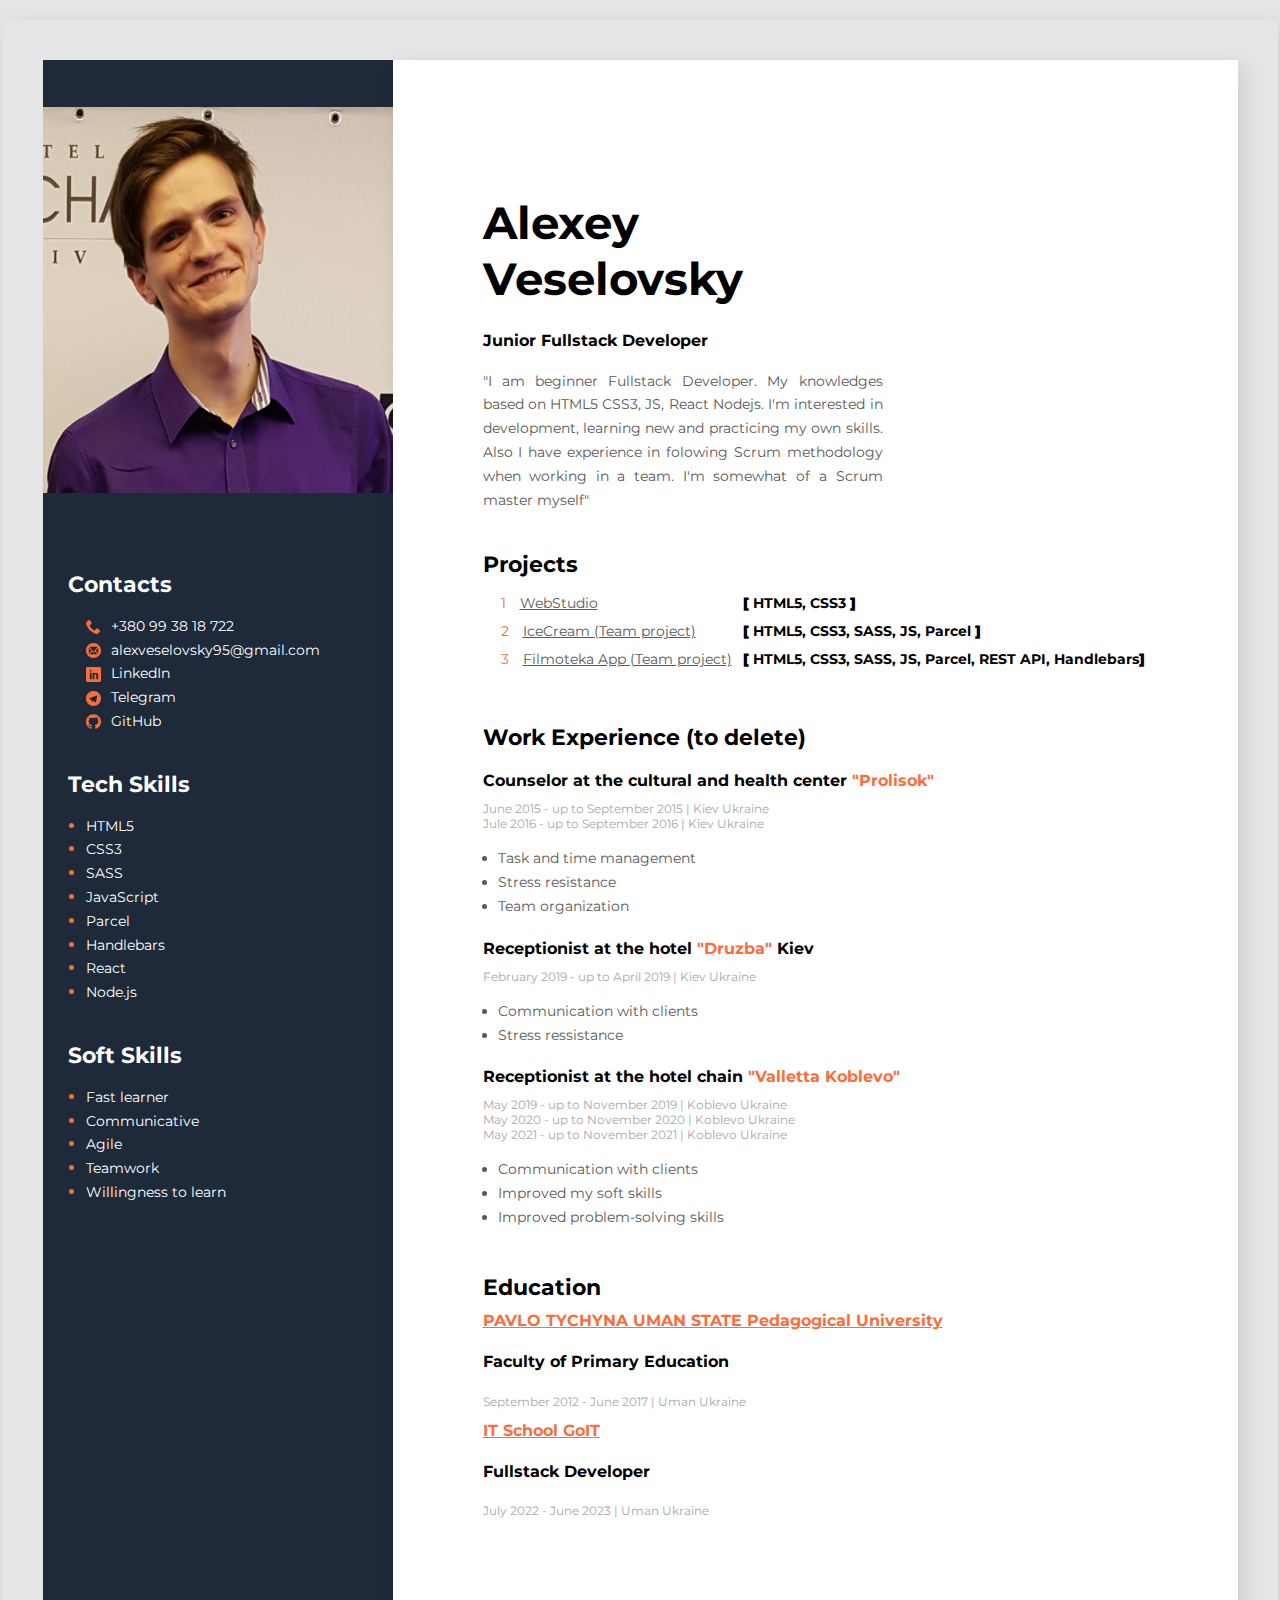
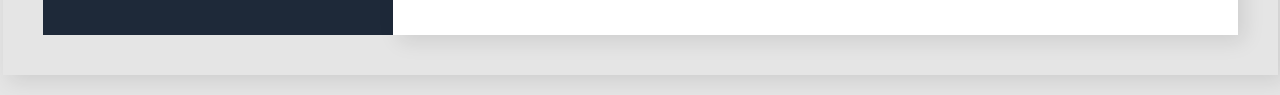
==== index.html @ e18188e1 "copy from MarathonGoIt" ====
<!DOCTYPE html>
<html lang="en">
<head>
    <meta charset="UTF-8">
    <meta http-equiv="X-UA-Compatible" content="IE=edge">
    <meta name="viewport" content="width=device-width, initial-scale=1.0">
    <link rel="preconnect" href="https://fonts.googleapis.com">
    <link rel="preconnect" href="https://fonts.gstatic.com" crossorigin>      
    <link href="https://fonts.googleapis.com/css2?family=Montserrat:wght@400;700&display=swap" rel="stylesheet">
    <link
      rel="stylesheet"
      href="https://cdnjs.cloudflare.com/ajax/libs/modern-normalize/1.0.0/modern-normalize.min.css"
    />
    <link rel="stylesheet" href="./styles/main.css">
    <title>Resume</title>
</head>

<body> 
<!--MainBlock-->
<div class="main-block">
    <!--Main Content-->
    <div class="main-block__content">
                <!---About user-->
        <div class="user-data">
        <h1 class="user-data__name">Alexey Veselovsky</h1>
        <h2 class="user-data__position">Junior Fullstack Developer</h2> 
        <p class="user-data__description">"I am beginner Fullstack Developer. My knowledges based on HTML5 CSS3, JS, React Nodejs. 
            I'm interested in development, learning new and practicing my own skills. Also I have experience in folowing Scrum 
            methodology when working in a team. I'm somewhat of a Scrum master myself"</p> 
        </div>
        <!--Projects-->
        <div class="project">
            <h3 class="project-tittle">
                Projects</h3>
                <table class="project-table">
                    <tbody class="project-table__body">
                        <tr class="project-table__item">
                            <th class="project-table__item-name">
                                <a href="https://luckyguy9545.github.io/goit-markup-hw-08/" class="project-table__link" target="_blank">WebStudio</a>
                            </th>
                            <td><b>[</b> HTML5, CSS3 <b>]</b></td>
                        </tr>
                        <tr class="project-table__item">
                            <th class="project-table__item-name">
                                <a href="https://dmitriyushkvarok.github.io/cats-with-glasses/" class="project-table__link" target="_blank">IceCream  (Team project)</a>
                            </th>
                            <td><b>[</b> HTML5, CSS3, SASS, JS, Parcel <b>]</b></td>
                        </tr>
                        <tr class="project-table__item">
                            <th class="project-table__item-name">
                                <a href="https://dmitriyushkvarok.github.io/filmoteka-team-project/" class="project-table__link" target="_blank">Filmoteka App (Team project)</a>
                            </th>
                            <td><b>[</b> HTML5, CSS3, SASS, JS, Parcel, REST API, Handlebars<b>]</b></td>
                        </tr>
                    </tbody>
                </table>
        </div>
        <!---WorkEXP-->
        <div class="work-wrapper">
            <h3 class="work-tittle">Work Experience (to delete)</h3>
            <!---Company1-->
            <div class="company-wrapper">
                <h4 class="company__position">Counselor at the cultural and health center <span class="company-name">"Prolisok"</span> </h4>
                <p class="company__dates">June 2015 - up to September 2015 <span class="slash">|</span> Kiev Ukraine</p>
                <p class="company__dates">Jule 2016 - up to September 2016 <span class="slash">|</span> Kiev Ukraine</p>
                <ul class="work-list">
                    <li class="work-list__item">Task and time management</li>
                    <li class="work-list__item">Stress resistance</li>
                    <li class="work-list__item">Team organization</li>
                    
                </ul>
            </div>
            <!--Company2-->
            <div class="company-wrapper">
                <h4 class="company__position">Receptionist at the hotel <span class="company-name">"Druzba"</span> Kiev</h4>
                <p class="company__dates">February 2019 - up to April 2019 <span class="slash">|</span> Kiev Ukraine</p>
                <ul class="work-list">
                    <li class="work-list__item">Communication with clients</li>
                    <li class="work-list__item">Stress ressistance</li>
                    
                </ul>
            </div>
            <!--Company3-->
            <div class="company-wrapper">
                <h4 class="company__position">Receptionist at the hotel chain <span class="company-name">"Valletta Koblevo"</span></h4>
                <p class="company__dates">May 2019 - up to November 2019 <span class="slash">|</span> Koblevo Ukraine</p>
                <p class="company__dates">May 2020 - up to November 2020 <span class="slash">|</span> Koblevo Ukraine</p>
                <p class="company__dates">May 2021 - up to November 2021 <span class="slash">|</span> Koblevo Ukraine</p>
                <ul class="work-list">
                    <li class="work-list__item">Communication with clients</li>
                    <li class="work-list__item">Improved my soft skills</li>
                    <li class="work-list__item">Improved problem-solving skills</li>
                </ul>
            </div>
       </div>
       <!--Company4-->
            <!-- <div class="company-wrapper">
                <h4 class="company__position">Receptionist at the hotel chain <span class="company-name">"Valletta Koblevo"</span></h4>
                <p class="company__dates">May 2019 - up to November 2019 <span class="slash">|</span> Koblevo Ukraine</p>
                <p class="company__dates">May 2020 - up to November 2020 <span class="slash">|</span> Koblevo Ukraine</p>
                <p class="company__dates">May 2021 - up to November 2021 <span class="slash">|</span> Koblevo Ukraine</p>
                <ul class="work-list">
                    <li class="work-list__item">Communication with clients</li>
                    <li class="work-list__item">Improved my soft skills</li>
                    <li class="work-list__item">Improved problem-solving skills</li>
                </ul>
            </div>
       </div> -->
        <!--Education-->
        <div>
            <h3 class="education-tittle">Education</h3>
            <div class="education-wrapper">
                <a href="https://udpu.edu.ua/en/" class="education-link">PAVLO TYCHYNA UMAN STATE Pedagogical University</a>
                <h4 class="education-type">Faculty of Primary Education</h4>
                <p class="education-dates">September 2012 - June 2017 <span class="slash">|</span> Uman Ukraine</p>
            </div>

            <div class="education-wrapper">
                <a href="https://m.goit.global/ua/new/?admitad_uid=CjwKCAiAuOieBhAIEiwAgjCvcqns_RrB8MsfwOov6jvqykn1w6EkILe-vyuoYDIJ45aWoqLL4WtHFhoCdG0QAvD_BwE&utm_source=admitad&utm_medium=1931406&gclid=CjwKCAiAuOieBhAIEiwAgjCvcqns_RrB8MsfwOov6jvqykn1w6EkILe-vyuoYDIJ45aWoqLL4WtHFhoCdG0QAvD_BwE" class="education-link">IT School GoIT</a>
                <h4 class="education-type">Fullstack Developer</h4>
                <p class="education-dates">July 2022 - June 2023 <span class="slash">|</span> Uman Ukraine</p>
            </div>
            
        </div>
   </div>
    <!--SideBar-->
    <aside class="sidebar__wraper">
        <img src="./Image/VIB.png" alt="User Photo"  class="sidebar__photo">
        
        <!--Contacts-->
        <div class="sidebar-contacts">
            <h3 class="sidebar__tittle">Contacts</h3>
            <ul class="sidebar__list">
                <li class="sidebar__item">
                    
                    <a href="tel:+380993818722" class="sidebar__link"  target="_blank">
                        <svg class="sidebar__icon" width="15" height="15">
                        <use href="./Image/symbol-defs.svg#icon-phone"></use>
                    </svg>
                        +380 99 38 18 722</a>
                </li>
                <li class="sidebar__item">
                    
                    <a href="mailto:alexveselovsky95@gmail.com" class="sidebar__link" target="_blank">
                        <svg class="sidebar__icon" width="15" height="15">
                        <use href="./Image/symbol-defs.svg#icon-mail4"></use>
                    </svg>
                    alexveselovsky95@gmail.com</a>
                </li>
                <li class="sidebar__item">
                    
                    <a href="https://linkedin.com/in/alexey-veselovsky" class="sidebar__link" target="_blank">
                        <svg class="sidebar__icon" width="15" height="15">
                        <use href="./Image/symbol-defs.svg#icon-linkedin"></use>
                    </svg>
                        LinkedIn</a>
                </li>
                <li class="sidebar__item">
                    
                    <a href="https://t.me/LuckyGuy95" class="sidebar__link" target="_blank">
                        <svg class="sidebar__icon" width="15" height="15">
                        <use href="./Image/symbol-defs.svg#icon-telegram"></use>
                    </svg>
                        Telegram</a>
                </li>
                <li class="sidebar__item">
                    
                    <a href="https://github.com/LuckyGuy9545" class="sidebar__link" target="_blank">
                        <svg class="sidebar__icon" width="15" height="15">
                        <use href="./Image/symbol-defs.svg#icon-github"></use>
                    </svg>
                        GitHub</a>
                </li>
            </ul>
        </div>
        <!---Tech Skills-->
        <div class="tech-skills__wraper">
            <h3 class="sidebar__tittle" >Tech Skills</h3>
            <ul class="tech-skills__list">
                <li class="tech-skills__list-dots"> <span class="tech-skills__list-text">HTML5</span></li>
                <li class="tech-skills__list-dots"> <span class="tech-skills__list-text">CSS3</span></li>
                <li class="tech-skills__list-dots"> <span class="tech-skills__list-text">SASS</span></li>
                <li class="tech-skills__list-dots"> <span class="tech-skills__list-text">JavaScript</span></li>
                <li class="tech-skills__list-dots"> <span class="tech-skills__list-text">Parcel</span></li>
                <li class="tech-skills__list-dots"> <span class="tech-skills__list-text">Handlebars</span></li>
                <li class="tech-skills__list-dots"> <span class="tech-skills__list-text">React</span></li>
                <li class="tech-skills__list-dots"> <span class="tech-skills__list-text">Node.js</span></li>
        </ul>        
        </div>
        <!--Soft Skills-->
        <div class="soft-skills__wraper">
            <h3 class="sidebar__tittle" >Soft Skills</h3>
            <ul class="soft-skills__list">
                <li class="tech-skills__list-dots"> <span class="soft-skills__list-text">Fast learner</span></li>
                <li class="tech-skills__list-dots"> <span class="soft-skills__list-text">Communicative</span></li>
                <li class="tech-skills__list-dots"> <span class="soft-skills__list-text">Agile</span></li>
                <li class="tech-skills__list-dots"> <span class="soft-skills__list-text">Teamwork</span></li>
                <li class="tech-skills__list-dots"> <span class="soft-skills__list-text">Willingness to learn</span></li>

            </ul> 
        </aside>
</div>
</body>
</html>
---- styles/main.css ----
:root{--body-background-color: #e5e5e5;--main-block-back-white: #ffff;--grey-text-color: #595959;--light-grey-text-color: #a8a8a8;--orange-text-color: #fb6d3a;--sidebar-background-color: #1e2939}body{font-family:"Montserrat", sans-serif;background-color:var(--body-background-color);margin:0px auto;padding:0}.main-block{display:flex;flex-direction:row-reverse;width:fit-content;height:auto;box-shadow:6px 6px 20px rgba(0,0,0,0.1);margin:20px auto}.main-block__content{background-color:var(--main-block-back-white);box-shadow:6px 6px 20px rgba(0,0,0,0.1);padding:105px 90px;margin:40px 40px 40px 0px;width:auto}.user-data{width:400px;margin-bottom:40px}.user-data__name{font-weight:700;font-size:45px;line-height:1.25;margin-bottom:25px}.user-data__position{font-weight:700;font-size:16px;line-height:1.06;margin-bottom:20px}.user-data__description{text-align:justify;font-size:14px;line-height:1.7;color:var(--grey-text-color);margin-bottom:40px}.education-tittle{font-weight:700;font-size:22px;line-height:1.2;margin-bottom:10px;margin-top:45px}.education-dates{font-weight:400;font-size:12px;line-height:1.25px;color:var(--light-grey-text-color)}.education-link{font-weight:700;font-size:16px;line-height:1.25;color:var(--orange-text-color)}.education-type{font-weight:700;font-size:16px;line-height:1.25}.project{margin-bottom:50px}.project-tittle{font-weight:700;font-size:22px;line-height:1.22;margin-bottom:10px}.project-table{padding:0;margin-left:15px}.project-table__body{text-align:left;counter-reset:step;position:relative}.project-table__item-name{width:240px}.project-table__item-name::before{counter-increment:step;content:counter(step, decimal);color:var(--orange-text-color)}.project-table__item-name,.project-table__link{font-weight:400;font-size:14px;line-height:1.7;color:var(--grey-text-color)}.project-table__link{margin-left:10px;transition:color 0.5s}.project-table__link:hover,.project-table__link:focus{color:var(--orange-text-color);transition:color 0.5s}.project-table__item{font-weight:700;font-size:14px;line-height:1.7}.work-tittle{font-size:22px;line-height:1.22;margin-bottom:10px}.company__position{font-size:16px;line-height:1.25;margin-bottom:10px;margin-top:20px}.company-name{font-size:16px;line-height:1.25;color:var(--orange-text-color)}.company__dates{font-size:12px;line-height:1.25;color:var(--light-grey-text-color);margin:0}.slash{font-size:12px;line-height:1.25}.work-list{padding:0;margin-left:15px}.work-list__item{font-size:14px;line-height:1.7;color:var(--grey-text-color)}.sidebar__item{list-style-type:none}.sidebar__link{display:flex;gap:10px;align-items:center;text-decoration:none;font-size:14px;line-height:1.7;color:var(--main-block-back-white);transition:transform 0.5s, color 0.5s, fill 0.5s;transform:scale(1);fill:var(--orange-text-color)}.sidebar__link:hover,.sidebar__link:focus{fill:var(--main-block-back-white);color:var(--orange-text-color);transition:transform 0.5s, color 0.5s, fill 0.5s;transform:scale(1.1)}.sidebar__wraper{display:flex;flex-direction:column;align-items:center;background-color:var(--sidebar-background-color);width:auto;height:auto;color:var(--main-block-back-white);padding-top:40px;margin:40px 0px 40px 40px}.sidebar__photo{margin-bottom:50px;width:350px;height:400px;object-fit:contain}.sidebar__tittle{color:var(--main-block-back-white);font-size:22px;line-height:1.22;margin-bottom:10px}.sidebar-contacts,.tech-skills__wraper,.soft-skills__wraper{width:300px}.sidebar__list,.tech-skills__list,.soft-skills__list{padding:0;margin-left:18px}.tech-skills__list-dots{color:var(--orange-text-color)}.tech-skills__list-text,.soft-skills__list-text{color:var(--main-block-back-white);font-size:14px;line-height:1.7}
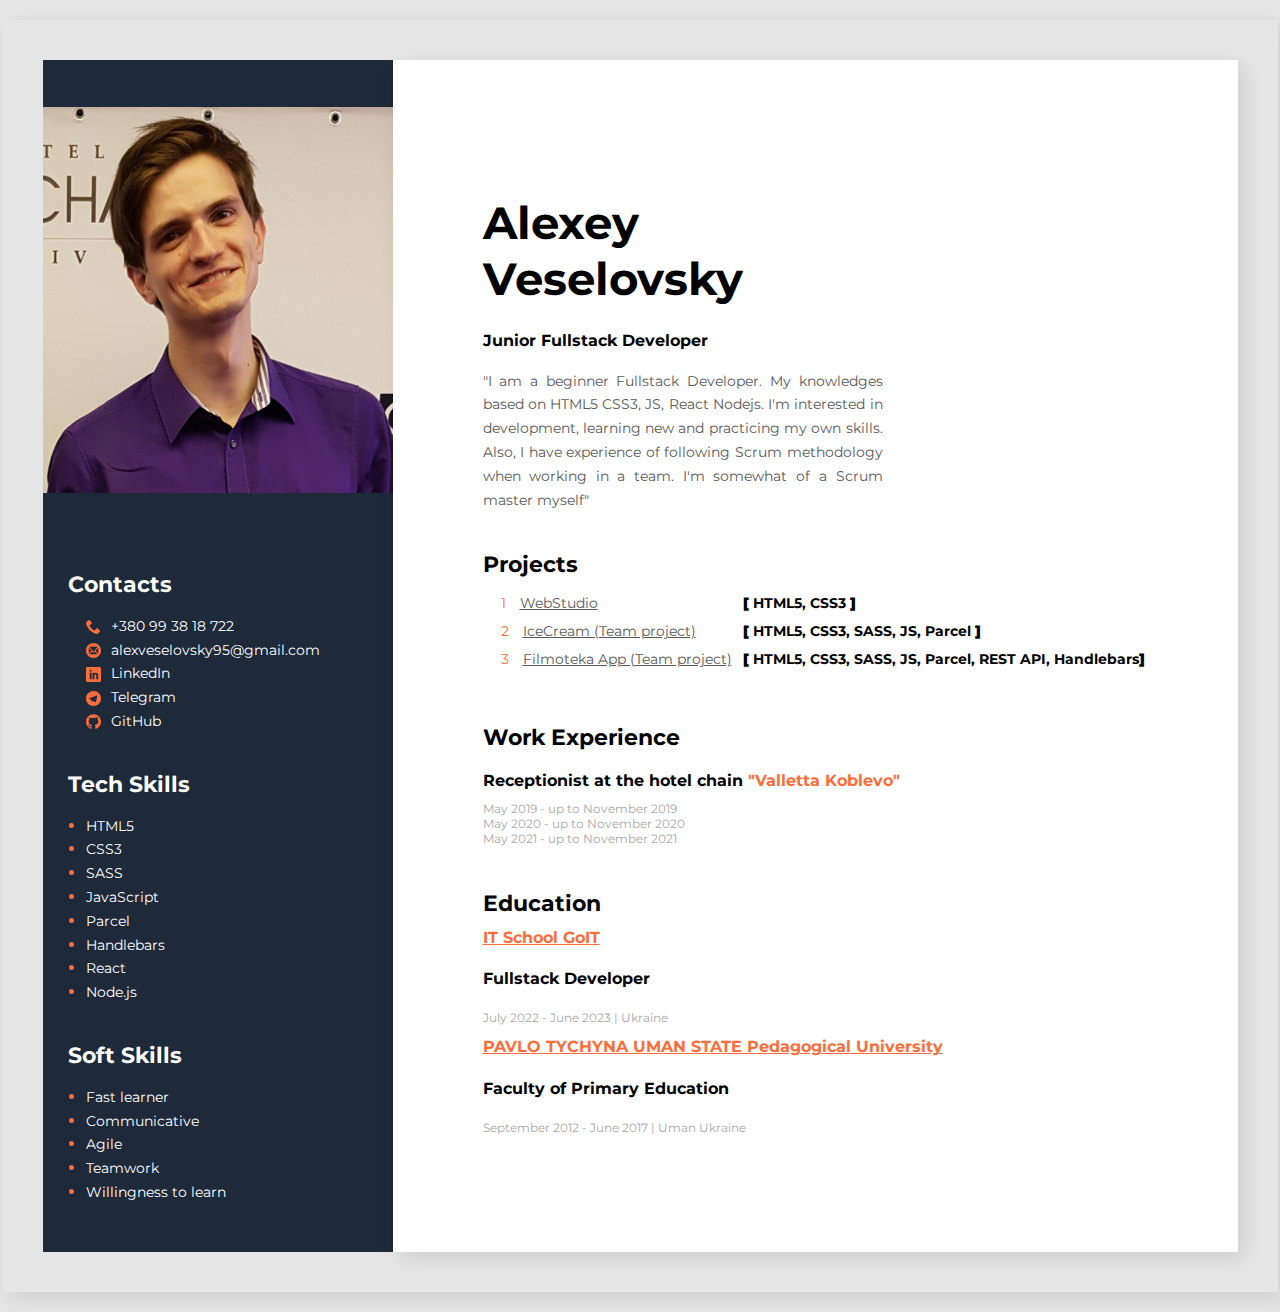
==== commit 98aa900c: "Update index.html" ====
--- a/index.html
+++ b/index.html
@@ -24,9 +24,9 @@
         <div class="user-data">
         <h1 class="user-data__name">Alexey Veselovsky</h1>
         <h2 class="user-data__position">Junior Fullstack Developer</h2> 
-        <p class="user-data__description">"I am beginner Fullstack Developer. My knowledges based on HTML5 CSS3, JS, React Nodejs. 
-            I'm interested in development, learning new and practicing my own skills. Also I have experience in folowing Scrum 
-            methodology when working in a team. I'm somewhat of a Scrum master myself"</p> 
+        <p class="user-data__description">"I am a beginner Fullstack Developer. My knowledges based on HTML5 CSS3, JS, React Nodejs.
+ I'm interested in development, learning new and practicing my own skills. Also, I have experience of following Scrum
+ methodology when working in a team. I'm somewhat of a Scrum master myself"</p> 
         </div>
         <!--Projects-->
         <div class="project">
@@ -57,69 +57,30 @@
         </div>
         <!---WorkEXP-->
         <div class="work-wrapper">
-            <h3 class="work-tittle">Work Experience (to delete)</h3>
-            <!---Company1-->
-            <div class="company-wrapper">
-                <h4 class="company__position">Counselor at the cultural and health center <span class="company-name">"Prolisok"</span> </h4>
-                <p class="company__dates">June 2015 - up to September 2015 <span class="slash">|</span> Kiev Ukraine</p>
-                <p class="company__dates">Jule 2016 - up to September 2016 <span class="slash">|</span> Kiev Ukraine</p>
-                <ul class="work-list">
-                    <li class="work-list__item">Task and time management</li>
-                    <li class="work-list__item">Stress resistance</li>
-                    <li class="work-list__item">Team organization</li>
-                    
-                </ul>
-            </div>
-            <!--Company2-->
-            <div class="company-wrapper">
-                <h4 class="company__position">Receptionist at the hotel <span class="company-name">"Druzba"</span> Kiev</h4>
-                <p class="company__dates">February 2019 - up to April 2019 <span class="slash">|</span> Kiev Ukraine</p>
-                <ul class="work-list">
-                    <li class="work-list__item">Communication with clients</li>
-                    <li class="work-list__item">Stress ressistance</li>
-                    
-                </ul>
-            </div>
-            <!--Company3-->
+            <h3 class="work-tittle">Work Experience</h3>
+            <!--Company1-->
             <div class="company-wrapper">
                 <h4 class="company__position">Receptionist at the hotel chain <span class="company-name">"Valletta Koblevo"</span></h4>
-                <p class="company__dates">May 2019 - up to November 2019 <span class="slash">|</span> Koblevo Ukraine</p>
-                <p class="company__dates">May 2020 - up to November 2020 <span class="slash">|</span> Koblevo Ukraine</p>
-                <p class="company__dates">May 2021 - up to November 2021 <span class="slash">|</span> Koblevo Ukraine</p>
-                <ul class="work-list">
-                    <li class="work-list__item">Communication with clients</li>
-                    <li class="work-list__item">Improved my soft skills</li>
-                    <li class="work-list__item">Improved problem-solving skills</li>
-                </ul>
+                <p class="company__dates">May 2019 - up to November 2019 </p>
+                <p class="company__dates">May 2020 - up to November 2020 </p>
+                <p class="company__dates">May 2021 - up to November 2021 </p>
             </div>
        </div>
-       <!--Company4-->
-            <!-- <div class="company-wrapper">
-                <h4 class="company__position">Receptionist at the hotel chain <span class="company-name">"Valletta Koblevo"</span></h4>
-                <p class="company__dates">May 2019 - up to November 2019 <span class="slash">|</span> Koblevo Ukraine</p>
-                <p class="company__dates">May 2020 - up to November 2020 <span class="slash">|</span> Koblevo Ukraine</p>
-                <p class="company__dates">May 2021 - up to November 2021 <span class="slash">|</span> Koblevo Ukraine</p>
-                <ul class="work-list">
-                    <li class="work-list__item">Communication with clients</li>
-                    <li class="work-list__item">Improved my soft skills</li>
-                    <li class="work-list__item">Improved problem-solving skills</li>
-                </ul>
-            </div>
-       </div> -->
         <!--Education-->
         <div>
             <h3 class="education-tittle">Education</h3>
+            <div class="education-wrapper">
+                <a href="https://m.goit.global/ua/new/?admitad_uid=CjwKCAiAuOieBhAIEiwAgjCvcqns_RrB8MsfwOov6jvqykn1w6EkILe-vyuoYDIJ45aWoqLL4WtHFhoCdG0QAvD_BwE&utm_source=admitad&utm_medium=1931406&gclid=CjwKCAiAuOieBhAIEiwAgjCvcqns_RrB8MsfwOov6jvqykn1w6EkILe-vyuoYDIJ45aWoqLL4WtHFhoCdG0QAvD_BwE" class="education-link">IT School GoIT</a>
+                <h4 class="education-type">Fullstack Developer</h4>
+                <p class="education-dates">July 2022 - June 2023 <span class="slash">|</span> Ukraine</p>
+            </div>
+
             <div class="education-wrapper">
                 <a href="https://udpu.edu.ua/en/" class="education-link">PAVLO TYCHYNA UMAN STATE Pedagogical University</a>
                 <h4 class="education-type">Faculty of Primary Education</h4>
                 <p class="education-dates">September 2012 - June 2017 <span class="slash">|</span> Uman Ukraine</p>
             </div>
 
-            <div class="education-wrapper">
-                <a href="https://m.goit.global/ua/new/?admitad_uid=CjwKCAiAuOieBhAIEiwAgjCvcqns_RrB8MsfwOov6jvqykn1w6EkILe-vyuoYDIJ45aWoqLL4WtHFhoCdG0QAvD_BwE&utm_source=admitad&utm_medium=1931406&gclid=CjwKCAiAuOieBhAIEiwAgjCvcqns_RrB8MsfwOov6jvqykn1w6EkILe-vyuoYDIJ45aWoqLL4WtHFhoCdG0QAvD_BwE" class="education-link">IT School GoIT</a>
-                <h4 class="education-type">Fullstack Developer</h4>
-                <p class="education-dates">July 2022 - June 2023 <span class="slash">|</span> Uman Ukraine</p>
-            </div>
             
         </div>
    </div>
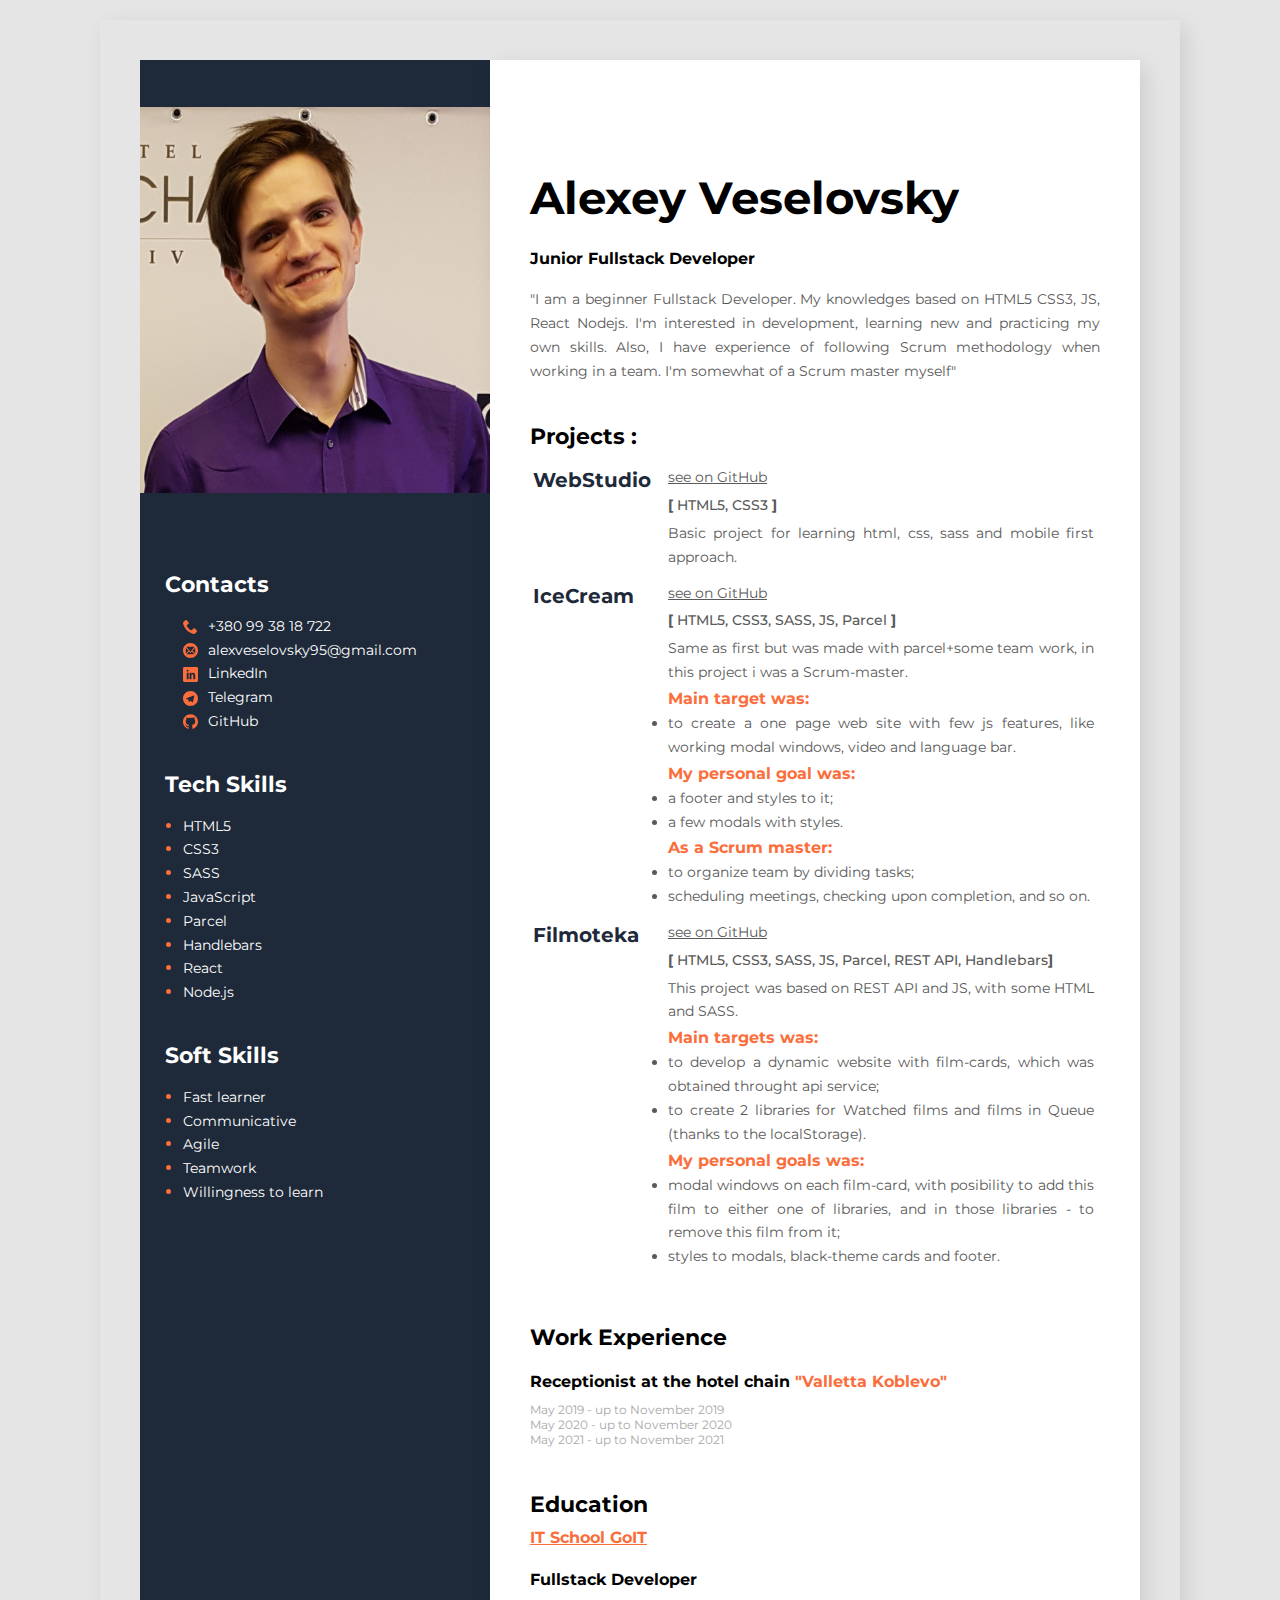
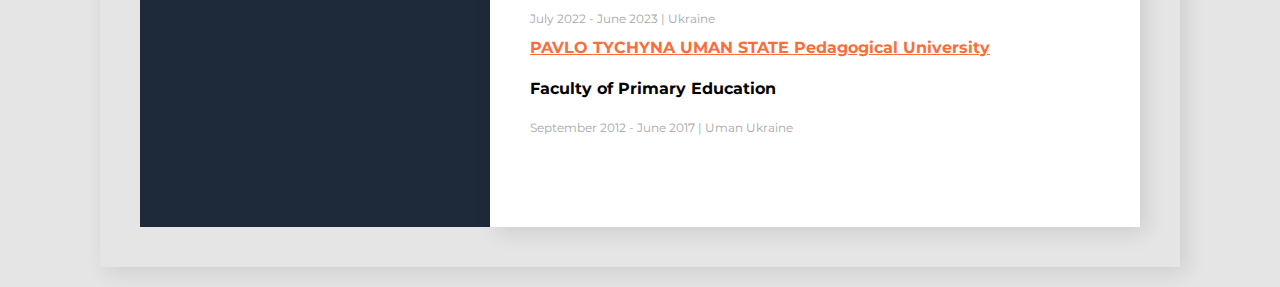
==== commit 795dcd0c: "styles upd" ====
--- a/index.html
+++ b/index.html
@@ -1,91 +1,241 @@
 <!DOCTYPE html>
 <html lang="en">
-<head>
-    <meta charset="UTF-8">
-    <meta http-equiv="X-UA-Compatible" content="IE=edge">
-    <meta name="viewport" content="width=device-width, initial-scale=1.0">
-    <link rel="preconnect" href="https://fonts.googleapis.com">
-    <link rel="preconnect" href="https://fonts.gstatic.com" crossorigin>      
-    <link href="https://fonts.googleapis.com/css2?family=Montserrat:wght@400;700&display=swap" rel="stylesheet">
+  <head>
+    <meta charset="UTF-8" />
+    <meta http-equiv="X-UA-Compatible" content="IE=edge" />
+    <meta name="viewport" content="width=device-width, initial-scale=1.0" />
+    <link rel="preconnect" href="https://fonts.googleapis.com" />
+    <link rel="preconnect" href="https://fonts.gstatic.com" crossorigin />
+    <link
+      href="https://fonts.googleapis.com/css2?family=Montserrat:wght@400;700&display=swap"
+      rel="stylesheet"
+    />
     <link
       rel="stylesheet"
       href="https://cdnjs.cloudflare.com/ajax/libs/modern-normalize/1.0.0/modern-normalize.min.css"
     />
-    <link rel="stylesheet" href="./styles/main.css">
+    <link rel="stylesheet" href="./src/sass/main.css" />
     <title>Resume</title>
-</head>
+  </head>
 
-<body> 
-<!--MainBlock-->
-<div class="main-block">
-    <!--Main Content-->
-    <div class="main-block__content">
-                <!---About user-->
+  <body>
+    <!--MainBlock-->
+    <div class="main-block">
+      <!--Main Content-->
+      <div class="main-block__content">
+        <!---About user-->
         <div class="user-data">
-        <h1 class="user-data__name">Alexey Veselovsky</h1>
-        <h2 class="user-data__position">Junior Fullstack Developer</h2> 
-        <p class="user-data__description">"I am a beginner Fullstack Developer. My knowledges based on HTML5 CSS3, JS, React Nodejs.
- I'm interested in development, learning new and practicing my own skills. Also, I have experience of following Scrum
- methodology when working in a team. I'm somewhat of a Scrum master myself"</p> 
+          <h1 class="user-data__name">Alexey Veselovsky</h1>
+          <h2 class="user-data__position">Junior Fullstack Developer</h2>
+          <p class="user-data__description">
+            "I am a beginner Fullstack Developer. My knowledges based on HTML5
+            CSS3, JS, React Nodejs. I'm interested in development, learning new
+            and practicing my own skills. Also, I have experience of following
+            Scrum methodology when working in a team. I'm somewhat of a Scrum
+            master myself"
+          </p>
         </div>
         <!--Projects-->
         <div class="project">
-            <h3 class="project-tittle">
-                Projects</h3>
-                <table class="project-table">
-                    <tbody class="project-table__body">
-                        <tr class="project-table__item">
-                            <th class="project-table__item-name">
-                                <a href="https://luckyguy9545.github.io/goit-markup-hw-08/" class="project-table__link" target="_blank">WebStudio</a>
-                            </th>
-                            <td><b>[</b> HTML5, CSS3 <b>]</b></td>
-                        </tr>
-                        <tr class="project-table__item">
-                            <th class="project-table__item-name">
-                                <a href="https://dmitriyushkvarok.github.io/cats-with-glasses/" class="project-table__link" target="_blank">IceCream  (Team project)</a>
-                            </th>
-                            <td><b>[</b> HTML5, CSS3, SASS, JS, Parcel <b>]</b></td>
-                        </tr>
-                        <tr class="project-table__item">
-                            <th class="project-table__item-name">
-                                <a href="https://dmitriyushkvarok.github.io/filmoteka-team-project/" class="project-table__link" target="_blank">Filmoteka App (Team project)</a>
-                            </th>
-                            <td><b>[</b> HTML5, CSS3, SASS, JS, Parcel, REST API, Handlebars<b>]</b></td>
-                        </tr>
-                    </tbody>
-                </table>
+          <h3 class="project-tittle">Projects :</h3>
+          <table>
+            <table class="project-table">
+              <tr>
+                <td class="project-table__name">
+                  <a
+                    href="https://luckyguy9545.github.io/goit-markup-hw-08/"
+                    class="project-table__link"
+                    target="_blank"
+                    >WebStudio</a
+                  >
+                </td>
+                <td>
+                  <table>
+                    <tr>
+                      <td>
+                        <a
+                          href="https://github.com/LuckyGuy9545/goit-markup-hw-08"
+                          class="project-table__link-github"
+                          target="_blank"
+                          >see on GitHub</a
+                        >
+                      </td>
+                    </tr>
+                    <tr>
+                      <td class="project-table__techs">
+                        <b>[</b> HTML5, CSS3 <b>]</b>
+                      </td>
+                    </tr>
+                    <tr>
+                      <td class="project-table__about">
+                        Basic project for learning html, css, sass and mobile
+                        first approach.
+                      </td>
+                    </tr>
+                  </table>
+                </td>
+              </tr>
+            </table>
+            <table class="project-table">
+              <tr>
+                <td class="project-table__name">
+                  <a
+                    href="https://dmitriyushkvarok.github.io/cats-with-glasses/"
+                    class="project-table__link"
+                    target="_blank"
+                    >IceCream</a
+                  >
+                </td>
+                <td>
+                  <table>
+                    <tr>
+                      <td>
+                        <a
+                          href="https://github.com/LuckyGuy9545/cats-with-glasses"
+                          class="project-table__link-github"
+                          target="_blank"
+                          >see on GitHub</a
+                        >
+                      </td>
+                    </tr>
+                    <tr>
+                      <td class="project-table__techs">
+                        <b>[</b> HTML5, CSS3, SASS, JS, Parcel <b>]</b>
+                      </td>
+                    </tr>
+                    <tr>
+                      <td class="project-table__about">
+                        Same as first but was made with parcel+some team work,
+                        in this project i was a Scrum-master.
+                        <ul class="project-table__list-tittle">
+                          Main target was:
+                        </ul>
+                        <li>
+                          to create a one page web site with few js features,
+                          like working modal windows, video and language bar.
+                        </li>
+                        <ul class="project-table__list-tittle">
+                          My personal goal was:
+                        </ul>
+                        <li>a footer and styles to it;</li>
+                        <li>a few modals with styles.</li>
+                        <ul class="project-table__list-tittle">
+                          As a Scrum master:
+                        </ul>
+                        <li>to organize team by dividing tasks;</li>
+                        <li>
+                          scheduling meetings, checking upon completion, and so
+                          on.
+                        </li>
+                      </td>
+                    </tr>
+                  </table>
+                </td>
+              </tr>
+            </table>
+            <table class="project-table">
+              <tr>
+                <td class="project-table__name">
+                  <a
+                    href="https://dmitriyushkvarok.github.io/filmoteka-team-project/"
+                    class="project-table__link"
+                    target="_blank"
+                    >Filmoteka</a
+                  >
+                </td>
+                <td>
+                  <table>
+                    <tr>
+                      <td>
+                        <a
+                          href="https://github.com/LuckyGuy9545/filmoteka-team-project"
+                          class="project-table__link-github"
+                          target="_blank"
+                          >see on GitHub</a
+                        >
+                      </td>
+                    </tr>
+                    <tr>
+                      <td class="project-table__techs">
+                        <b>[</b> HTML5, CSS3, SASS, JS, Parcel, REST API,
+                        Handlebars<b>]</b>
+                      </td>
+                    </tr>
+                    <tr>
+                      <td class="project-table__about">
+                        This project was based on REST API and JS, with some
+                        HTML and SASS.
+                        <ul class="project-table__list-tittle">
+                          Main targets was:
+                        </ul>
+                        <li>
+                          to develop a dynamic website with film-cards, which
+                          was obtained throught api service;
+                        </li>
+                        <li>
+                          to create 2 libraries for Watched films and films in
+                          Queue (thanks to the localStorage).
+                        </li>
+                        <ul class="project-table__list-tittle">
+                          My personal goals was:
+                        </ul>
+                        <li>
+                          modal windows on each film-card, with posibility to
+                          add this film to either one of libraries, and in those
+                          libraries - to remove this film from it;
+                        </li>
+                        <li>styles to modals, black-theme cards and footer.</li>
+                      </td>
+                    </tr>
+                  </table>
+                </td>
+              </tr>
+            </table>
+          </table>
         </div>
         <!---WorkEXP-->
         <div class="work-wrapper">
-            <h3 class="work-tittle">Work Experience</h3>
-            <!--Company1-->
-            <div class="company-wrapper">
-                <h4 class="company__position">Receptionist at the hotel chain <span class="company-name">"Valletta Koblevo"</span></h4>
-                <p class="company__dates">May 2019 - up to November 2019 </p>
-                <p class="company__dates">May 2020 - up to November 2020 </p>
-                <p class="company__dates">May 2021 - up to November 2021 </p>
-            </div>
-       </div>
+          <h3 class="work-tittle">Work Experience</h3>
+          <!--Company1-->
+          <div class="company-wrapper">
+            <h4 class="company__position">
+              Receptionist at the hotel chain
+              <span class="company-name">"Valletta Koblevo"</span>
+            </h4>
+            <p class="company__dates">May 2019 - up to November 2019</p>
+            <p class="company__dates">May 2020 - up to November 2020</p>
+            <p class="company__dates">May 2021 - up to November 2021</p>
+          </div>
+        </div>
         <!--Education-->
         <div>
-            <h3 class="education-tittle">Education</h3>
-            <div class="education-wrapper">
-                <a href="https://m.goit.global/ua/new/?admitad_uid=CjwKCAiAuOieBhAIEiwAgjCvcqns_RrB8MsfwOov6jvqykn1w6EkILe-vyuoYDIJ45aWoqLL4WtHFhoCdG0QAvD_BwE&utm_source=admitad&utm_medium=1931406&gclid=CjwKCAiAuOieBhAIEiwAgjCvcqns_RrB8MsfwOov6jvqykn1w6EkILe-vyuoYDIJ45aWoqLL4WtHFhoCdG0QAvD_BwE" class="education-link">IT School GoIT</a>
-                <h4 class="education-type">Fullstack Developer</h4>
-                <p class="education-dates">July 2022 - June 2023 <span class="slash">|</span> Ukraine</p>
-            </div>
+          <h3 class="education-tittle">Education</h3>
+          <div class="education-wrapper">
+            <a
+              href="https://m.goit.global/ua/new/?admitad_uid=CjwKCAiAuOieBhAIEiwAgjCvcqns_RrB8MsfwOov6jvqykn1w6EkILe-vyuoYDIJ45aWoqLL4WtHFhoCdG0QAvD_BwE&utm_source=admitad&utm_medium=1931406&gclid=CjwKCAiAuOieBhAIEiwAgjCvcqns_RrB8MsfwOov6jvqykn1w6EkILe-vyuoYDIJ45aWoqLL4WtHFhoCdG0QAvD_BwE"
+              class="education-link"
+              >IT School GoIT</a
+            >
+            <h4 class="education-type">Fullstack Developer</h4>
+            <p class="education-dates">
+              July 2022 - June 2023 <span class="slash">|</span> Ukraine
+            </p>
+          </div>
 
-            <div class="education-wrapper">
-                <a href="https://udpu.edu.ua/en/" class="education-link">PAVLO TYCHYNA UMAN STATE Pedagogical University</a>
-                <h4 class="education-type">Faculty of Primary Education</h4>
-                <p class="education-dates">September 2012 - June 2017 <span class="slash">|</span> Uman Ukraine</p>
-            </div>
-
-            
-        </div>
-   </div>
-    <!--SideBar-->
-    <aside class="sidebar__wraper">
+          <div class="education-wrapper">
+            <a href="https://udpu.edu.ua/en/" class="education-link"
+              >PAVLO TYCHYNA UMAN STATE Pedagogical University</a
+            >
+            <h4 class="education-type">Faculty of Primary Education</h4>
+            <p class="education-dates">
+              September 2012 - June 2017 <span class="slash">|</span> Uman
+              Ukraine
+            </p>
+          </div>
+        </div>
+      </div>
+      <!--SideBar-->
+      <aside class="sidebar__wraper">
         <img src="./Image/VIB.png" alt="User Photo"  class="sidebar__photo">
         
         <!--Contacts-->
@@ -160,6 +310,6 @@
 
             </ul> 
         </aside>
-</div>
-</body>
-</html>+    </div>
+  </body>
+</html>
--- a/src/sass/main.css
+++ b/src/sass/main.css
@@ -0,0 +1,256 @@
+:root {
+  --body-background-color: #e5e5e5;
+  --main-block-back-white: #ffff;
+  --grey-text-color: #595959;
+  --light-grey-text-color: #a8a8a8;
+  --orange-text-color: #fb6d3a;
+  --sidebar-background-color: #1e2939;
+}
+
+body {
+  font-family: "Montserrat", sans-serif;
+  background-color: var(--body-background-color);
+  margin: 0px auto;
+  padding: 0;
+}
+
+/* Main Styles */
+.main-block {
+  display: flex;
+  flex-direction: row-reverse;
+  width: -moz-fit-content;
+  width: fit-content;
+  height: auto;
+  box-shadow: 6px 6px 20px rgba(0, 0, 0, 0.1);
+  margin: 20px auto;
+}
+.main-block__content {
+  background-color: var(--main-block-back-white);
+  box-shadow: 6px 6px 20px rgba(0, 0, 0, 0.1);
+  padding: 80px 40px;
+  margin: 40px 40px 40px 0px;
+  max-width: 650px;
+}
+
+/* Main Content Styles */
+/* About Styles  */
+.user-data {
+  width: 100%;
+  margin-bottom: 40px;
+}
+.user-data__name {
+  font-weight: 700;
+  font-size: 45px;
+  line-height: 1.25;
+  margin-bottom: 25px;
+}
+.user-data__position {
+  font-weight: 700;
+  font-size: 16px;
+  line-height: 1.06;
+  margin-bottom: 20px;
+}
+.user-data__description {
+  text-align: justify;
+  font-size: 14px;
+  line-height: 1.7;
+  color: var(--grey-text-color);
+  margin-bottom: 40px;
+}
+
+/* Education */
+.education-tittle {
+  font-weight: 700;
+  font-size: 22px;
+  line-height: 1.2;
+  margin-bottom: 10px;
+  margin-top: 45px;
+}
+
+.education-dates {
+  font-weight: 400;
+  font-size: 12px;
+  line-height: 1.25px;
+  color: var(--light-grey-text-color);
+}
+
+.education-link {
+  font-weight: 700;
+  font-size: 16px;
+  line-height: 1.25;
+  color: var(--orange-text-color);
+}
+
+.education-type {
+  font-weight: 700;
+  font-size: 16px;
+  line-height: 1.25;
+}
+
+/* Project Styles */
+.project {
+  margin-bottom: 50px;
+}
+.project-tittle {
+  font-weight: 700;
+  font-size: 22px;
+  line-height: 1.22;
+  margin-bottom: 10px;
+}
+
+.project-table {
+  font-weight: 400;
+  font-size: 14px;
+  line-height: 1.7;
+  color: var(--grey-text-color);
+}
+.project-table__link {
+  display: block;
+  color: var(--sidebar-background-color);
+  font-size: 20px;
+  font-weight: 700;
+  text-decoration: none;
+  transition: color 0.4s, transform 0.5s, transform-origin 0.5s;
+  transform: scale(1);
+  transform-origin: top;
+}
+.project-table__link:hover {
+  color: var(--orange-text-color);
+  transition: color 0.4s, transform 0.5s, transform-origin 0.5s;
+  transform: scale(1.1);
+  transform-origin: top;
+}
+.project-table__link-github {
+  display: block;
+  color: var(--grey-text-color);
+  transition: color 0.4s, transform 0.5s, transform-origin 0.5s;
+  transform: scale(1);
+  transform-origin: left top;
+}
+.project-table__link-github:hover {
+  color: var(--orange-text-color);
+  transition: color 0.4s, transform 0.5s, transform-origin 0.5s;
+  transform: scale(1.1);
+  transform-origin: left top;
+}
+.project-table__name {
+  width: 130px;
+  vertical-align: top;
+}
+.project-table__list-tittle {
+  font-size: 16px;
+  font-weight: 700;
+  padding: 0;
+  margin: 0;
+  color: var(--orange-text-color);
+}
+.project-table__techs {
+  font-size: 14px;
+  font-weight: 500;
+}
+.project-table__about {
+  text-align: justify;
+}
+
+/* Work Exp Styles */
+.work-tittle {
+  font-size: 22px;
+  line-height: 1.22;
+  margin-bottom: 10px;
+}
+
+.company__position {
+  font-size: 16px;
+  line-height: 1.25;
+  margin-bottom: 10px;
+  margin-top: 20px;
+}
+
+.company-name {
+  font-size: 16px;
+  line-height: 1.25;
+  color: var(--orange-text-color);
+}
+
+.company__dates {
+  font-size: 12px;
+  line-height: 1.25;
+  color: var(--light-grey-text-color);
+  margin: 0;
+}
+
+.slash {
+  font-size: 12px;
+  line-height: 1.25;
+}
+
+/* Sidebar Styles */
+.sidebar__item {
+  list-style-type: none;
+}
+.sidebar__link {
+  display: flex;
+  gap: 10px;
+  align-items: center;
+  text-decoration: none;
+  font-size: 14px;
+  line-height: 1.7;
+  color: var(--main-block-back-white);
+  transition: transform 0.5s, color 0.5s, fill 0.5s;
+  transform: scale(1);
+  fill: var(--orange-text-color);
+}
+.sidebar__link:hover, .sidebar__link:focus {
+  fill: var(--main-block-back-white);
+  color: var(--orange-text-color);
+  transition: transform 0.5s, color 0.5s, fill 0.5s;
+  transform: scale(1.1);
+}
+.sidebar__wraper {
+  display: flex;
+  flex-direction: column;
+  align-items: center;
+  background-color: var(--sidebar-background-color);
+  width: auto;
+  height: auto;
+  color: var(--main-block-back-white);
+  padding-top: 40px;
+  margin: 40px 0px 40px 40px;
+}
+.sidebar__photo {
+  margin-bottom: 50px;
+  width: 350px;
+  height: 400px;
+  -o-object-fit: contain;
+     object-fit: contain;
+}
+.sidebar__tittle {
+  color: var(--main-block-back-white);
+  font-size: 22px;
+  line-height: 1.22;
+  margin-bottom: 10px;
+}
+
+.sidebar-contacts,
+.tech-skills__wraper,
+.soft-skills__wraper {
+  width: 300px;
+}
+
+.sidebar__list,
+.tech-skills__list,
+.soft-skills__list {
+  padding: 0;
+  margin-left: 18px;
+}
+
+.tech-skills__list-dots {
+  color: var(--orange-text-color);
+}
+
+.tech-skills__list-text,
+.soft-skills__list-text {
+  color: var(--main-block-back-white);
+  font-size: 14px;
+  line-height: 1.7;
+}/*# sourceMappingURL=main.css.map */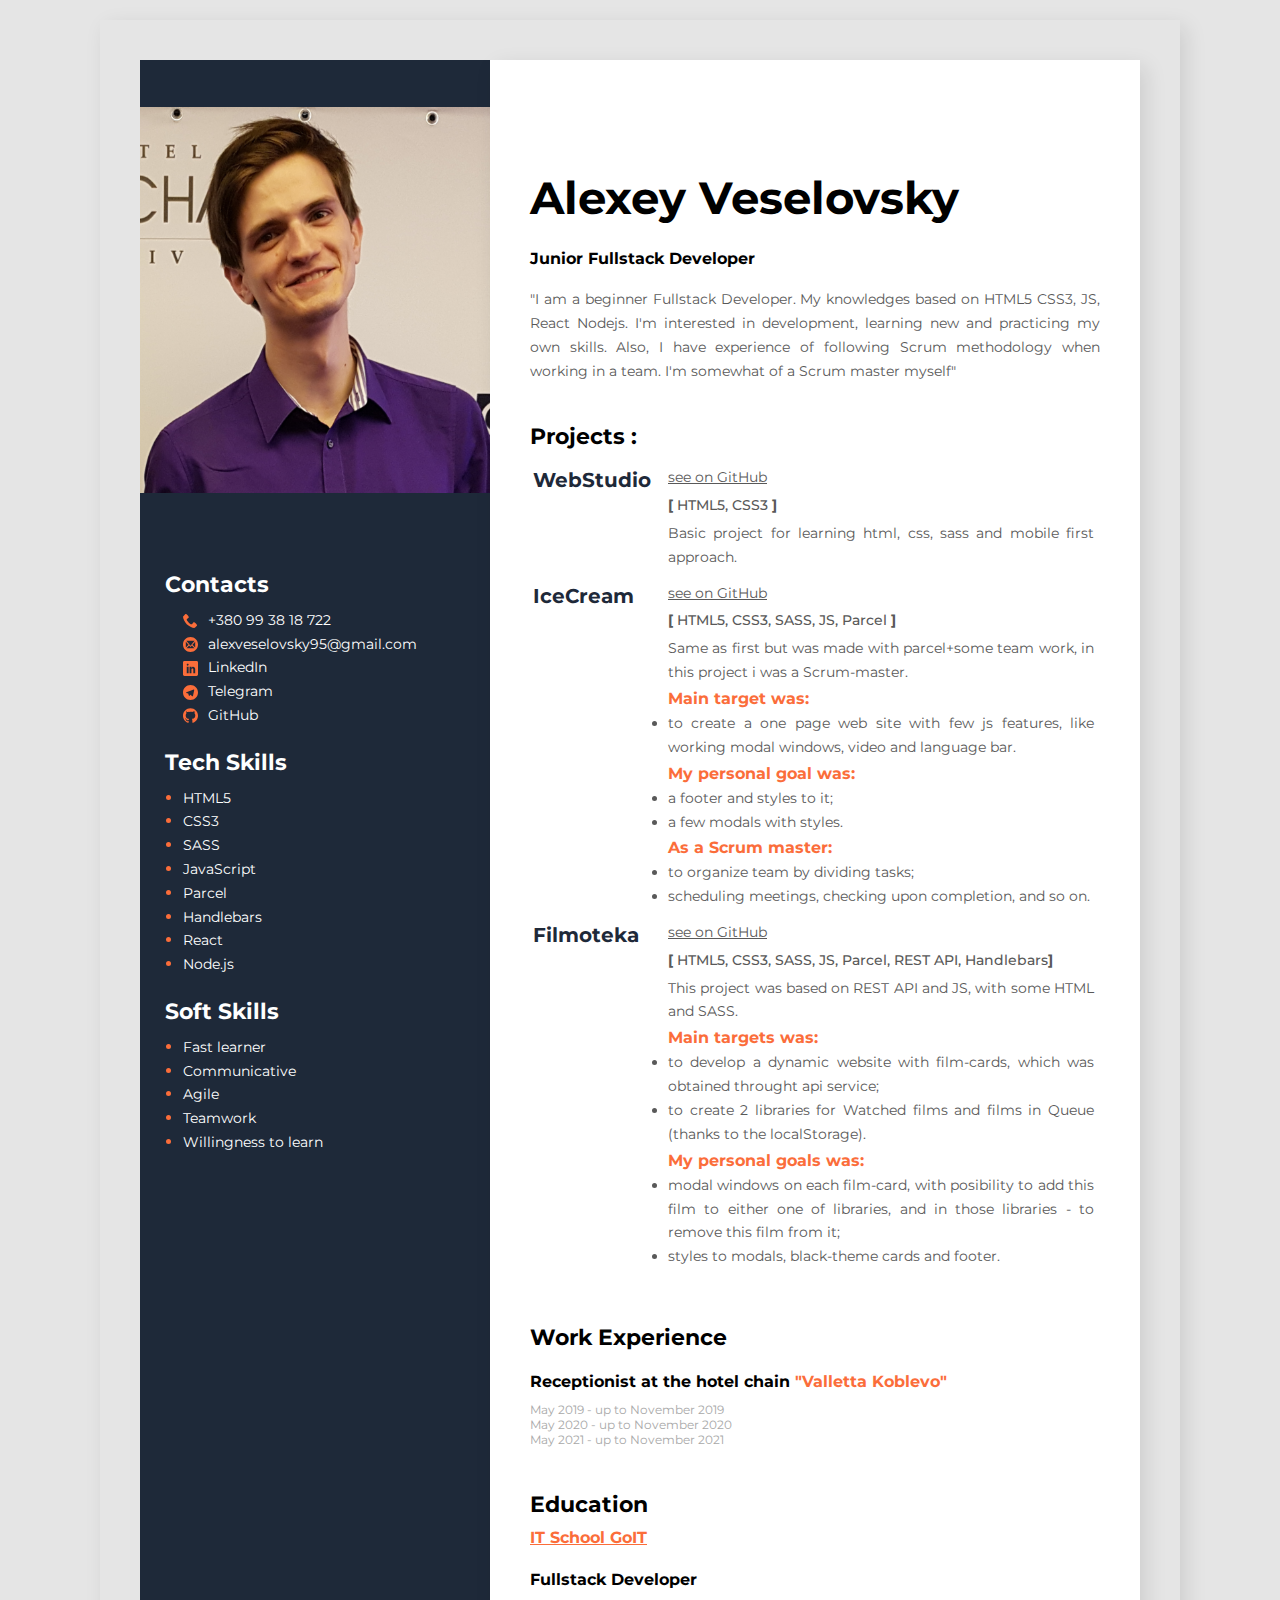
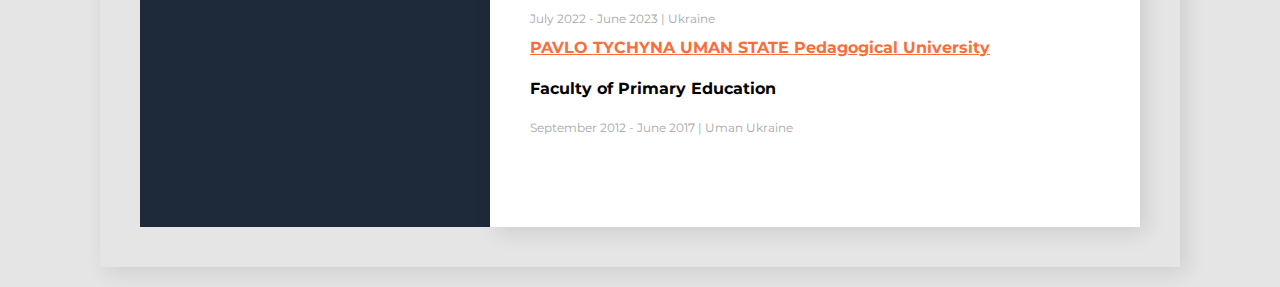
==== commit d94d25dd: "html validator upd" ====
--- a/index.html
+++ b/index.html
@@ -107,26 +107,34 @@
                       <td class="project-table__about">
                         Same as first but was made with parcel+some team work,
                         in this project i was a Scrum-master.
-                        <ul class="project-table__list-tittle">
-                          Main target was:
-                        </ul>
-                        <li>
-                          to create a one page web site with few js features,
-                          like working modal windows, video and language bar.
-                        </li>
-                        <ul class="project-table__list-tittle">
-                          My personal goal was:
-                        </ul>
-                        <li>a footer and styles to it;</li>
-                        <li>a few modals with styles.</li>
-                        <ul class="project-table__list-tittle">
-                          As a Scrum master:
-                        </ul>
-                        <li>to organize team by dividing tasks;</li>
-                        <li>
-                          scheduling meetings, checking upon completion, and so
-                          on.
-                        </li>
+                        <ul>
+                          <li class="project-table__list-tittle">
+                            Main target was:
+                          </li>
+                          <li>
+                            to create a one page web site with few js features,
+                            like working modal windows, video and language bar.
+                          </li>
+                        </ul>
+                        <ul>
+                          <li class="project-table__list-tittle">
+                            My personal goal was:
+                          </li>
+
+                          <li>a footer and styles to it;</li>
+                          <li>a few modals with styles.</li>
+                        </ul>
+                        <ul>
+                          <li class="project-table__list-tittle">
+                            As a Scrum master:
+                          </li>
+
+                          <li>to organize team by dividing tasks;</li>
+                          <li>
+                            scheduling meetings, checking upon completion, and
+                            so on.
+                          </li>
+                        </ul>
                       </td>
                     </tr>
                   </table>
@@ -165,26 +173,33 @@
                       <td class="project-table__about">
                         This project was based on REST API and JS, with some
                         HTML and SASS.
-                        <ul class="project-table__list-tittle">
-                          Main targets was:
-                        </ul>
-                        <li>
-                          to develop a dynamic website with film-cards, which
-                          was obtained throught api service;
-                        </li>
-                        <li>
-                          to create 2 libraries for Watched films and films in
-                          Queue (thanks to the localStorage).
-                        </li>
-                        <ul class="project-table__list-tittle">
-                          My personal goals was:
-                        </ul>
-                        <li>
-                          modal windows on each film-card, with posibility to
-                          add this film to either one of libraries, and in those
-                          libraries - to remove this film from it;
-                        </li>
-                        <li>styles to modals, black-theme cards and footer.</li>
+                        <ul>
+                          <li class="project-table__list-tittle">
+                            Main targets was:
+                          </li>
+
+                          <li>
+                            to develop a dynamic website with film-cards, which
+                            was obtained throught api service;
+                          </li>
+                          <li>
+                            to create 2 libraries for Watched films and films in
+                            Queue (thanks to the localStorage).
+                          </li>
+                        </ul>
+                        <ul>
+                          <li class="project-table__list-tittle">
+                            My personal goals was:
+                          </li>
+                          <li>
+                            modal windows on each film-card, with posibility to
+                            add this film to either one of libraries, and in
+                            those libraries - to remove this film from it;
+                          </li>
+                          <li>
+                            styles to modals, black-theme cards and footer.
+                          </li>
+                        </ul>
                       </td>
                     </tr>
                   </table>
@@ -236,80 +251,122 @@
       </div>
       <!--SideBar-->
       <aside class="sidebar__wraper">
-        <img src="./Image/VIB.png" alt="User Photo"  class="sidebar__photo">
-        
+        <img src="./Image/VIB.png" alt="User Photo" class="sidebar__photo" />
+
         <!--Contacts-->
         <div class="sidebar-contacts">
-            <h3 class="sidebar__tittle">Contacts</h3>
-            <ul class="sidebar__list">
-                <li class="sidebar__item">
-                    
-                    <a href="tel:+380993818722" class="sidebar__link"  target="_blank">
-                        <svg class="sidebar__icon" width="15" height="15">
-                        <use href="./Image/symbol-defs.svg#icon-phone"></use>
-                    </svg>
-                        +380 99 38 18 722</a>
-                </li>
-                <li class="sidebar__item">
-                    
-                    <a href="mailto:alexveselovsky95@gmail.com" class="sidebar__link" target="_blank">
-                        <svg class="sidebar__icon" width="15" height="15">
-                        <use href="./Image/symbol-defs.svg#icon-mail4"></use>
-                    </svg>
-                    alexveselovsky95@gmail.com</a>
-                </li>
-                <li class="sidebar__item">
-                    
-                    <a href="https://linkedin.com/in/alexey-veselovsky" class="sidebar__link" target="_blank">
-                        <svg class="sidebar__icon" width="15" height="15">
-                        <use href="./Image/symbol-defs.svg#icon-linkedin"></use>
-                    </svg>
-                        LinkedIn</a>
-                </li>
-                <li class="sidebar__item">
-                    
-                    <a href="https://t.me/LuckyGuy95" class="sidebar__link" target="_blank">
-                        <svg class="sidebar__icon" width="15" height="15">
-                        <use href="./Image/symbol-defs.svg#icon-telegram"></use>
-                    </svg>
-                        Telegram</a>
-                </li>
-                <li class="sidebar__item">
-                    
-                    <a href="https://github.com/LuckyGuy9545" class="sidebar__link" target="_blank">
-                        <svg class="sidebar__icon" width="15" height="15">
-                        <use href="./Image/symbol-defs.svg#icon-github"></use>
-                    </svg>
-                        GitHub</a>
-                </li>
-            </ul>
+          <h3 class="sidebar__tittle">Contacts</h3>
+          <ul class="sidebar__list">
+            <li class="sidebar__item">
+              <a href="tel:+380993818722" class="sidebar__link" target="_blank">
+                <svg class="sidebar__icon" width="15" height="15">
+                  <use href="./Image/symbol-defs.svg#icon-phone"></use>
+                </svg>
+                +380 99 38 18 722</a
+              >
+            </li>
+            <li class="sidebar__item">
+              <a
+                href="mailto:alexveselovsky95@gmail.com"
+                class="sidebar__link"
+                target="_blank"
+              >
+                <svg class="sidebar__icon" width="15" height="15">
+                  <use href="./Image/symbol-defs.svg#icon-mail4"></use>
+                </svg>
+                alexveselovsky95@gmail.com</a
+              >
+            </li>
+            <li class="sidebar__item">
+              <a
+                href="https://linkedin.com/in/alexey-veselovsky"
+                class="sidebar__link"
+                target="_blank"
+              >
+                <svg class="sidebar__icon" width="15" height="15">
+                  <use href="./Image/symbol-defs.svg#icon-linkedin"></use>
+                </svg>
+                LinkedIn</a
+              >
+            </li>
+            <li class="sidebar__item">
+              <a
+                href="https://t.me/LuckyGuy95"
+                class="sidebar__link"
+                target="_blank"
+              >
+                <svg class="sidebar__icon" width="15" height="15">
+                  <use href="./Image/symbol-defs.svg#icon-telegram"></use>
+                </svg>
+                Telegram</a
+              >
+            </li>
+            <li class="sidebar__item">
+              <a
+                href="https://github.com/LuckyGuy9545"
+                class="sidebar__link"
+                target="_blank"
+              >
+                <svg class="sidebar__icon" width="15" height="15">
+                  <use href="./Image/symbol-defs.svg#icon-github"></use>
+                </svg>
+                GitHub</a
+              >
+            </li>
+          </ul>
         </div>
         <!---Tech Skills-->
         <div class="tech-skills__wraper">
-            <h3 class="sidebar__tittle" >Tech Skills</h3>
-            <ul class="tech-skills__list">
-                <li class="tech-skills__list-dots"> <span class="tech-skills__list-text">HTML5</span></li>
-                <li class="tech-skills__list-dots"> <span class="tech-skills__list-text">CSS3</span></li>
-                <li class="tech-skills__list-dots"> <span class="tech-skills__list-text">SASS</span></li>
-                <li class="tech-skills__list-dots"> <span class="tech-skills__list-text">JavaScript</span></li>
-                <li class="tech-skills__list-dots"> <span class="tech-skills__list-text">Parcel</span></li>
-                <li class="tech-skills__list-dots"> <span class="tech-skills__list-text">Handlebars</span></li>
-                <li class="tech-skills__list-dots"> <span class="tech-skills__list-text">React</span></li>
-                <li class="tech-skills__list-dots"> <span class="tech-skills__list-text">Node.js</span></li>
-        </ul>        
+          <h3 class="sidebar__tittle">Tech Skills</h3>
+          <ul class="tech-skills__list">
+            <li class="tech-skills__list-dots">
+              <span class="tech-skills__list-text">HTML5</span>
+            </li>
+            <li class="tech-skills__list-dots">
+              <span class="tech-skills__list-text">CSS3</span>
+            </li>
+            <li class="tech-skills__list-dots">
+              <span class="tech-skills__list-text">SASS</span>
+            </li>
+            <li class="tech-skills__list-dots">
+              <span class="tech-skills__list-text">JavaScript</span>
+            </li>
+            <li class="tech-skills__list-dots">
+              <span class="tech-skills__list-text">Parcel</span>
+            </li>
+            <li class="tech-skills__list-dots">
+              <span class="tech-skills__list-text">Handlebars</span>
+            </li>
+            <li class="tech-skills__list-dots">
+              <span class="tech-skills__list-text">React</span>
+            </li>
+            <li class="tech-skills__list-dots">
+              <span class="tech-skills__list-text">Node.js</span>
+            </li>
+          </ul>
         </div>
         <!--Soft Skills-->
         <div class="soft-skills__wraper">
-            <h3 class="sidebar__tittle" >Soft Skills</h3>
-            <ul class="soft-skills__list">
-                <li class="tech-skills__list-dots"> <span class="soft-skills__list-text">Fast learner</span></li>
-                <li class="tech-skills__list-dots"> <span class="soft-skills__list-text">Communicative</span></li>
-                <li class="tech-skills__list-dots"> <span class="soft-skills__list-text">Agile</span></li>
-                <li class="tech-skills__list-dots"> <span class="soft-skills__list-text">Teamwork</span></li>
-                <li class="tech-skills__list-dots"> <span class="soft-skills__list-text">Willingness to learn</span></li>
-
-            </ul> 
-        </aside>
+          <h3 class="sidebar__tittle">Soft Skills</h3>
+          <ul class="soft-skills__list">
+            <li class="tech-skills__list-dots">
+              <span class="soft-skills__list-text">Fast learner</span>
+            </li>
+            <li class="tech-skills__list-dots">
+              <span class="soft-skills__list-text">Communicative</span>
+            </li>
+            <li class="tech-skills__list-dots">
+              <span class="soft-skills__list-text">Agile</span>
+            </li>
+            <li class="tech-skills__list-dots">
+              <span class="soft-skills__list-text">Teamwork</span>
+            </li>
+            <li class="tech-skills__list-dots">
+              <span class="soft-skills__list-text">Willingness to learn</span>
+            </li>
+          </ul>
+        </div>
+      </aside>
     </div>
   </body>
 </html>
--- a/src/sass/main.css
+++ b/src/sass/main.css
@@ -12,6 +12,16 @@
   background-color: var(--body-background-color);
   margin: 0px auto;
   padding: 0;
+}
+
+ul {
+  padding: 0;
+  margin: 0;
+}
+
+li {
+  padding: 0;
+  margin: 0;
 }
 
 /* Main Styles */
@@ -138,10 +148,9 @@
   vertical-align: top;
 }
 .project-table__list-tittle {
-  font-size: 16px;
-  font-weight: 700;
-  padding: 0;
-  margin: 0;
+  list-style: none;
+  font-size: 16px;
+  font-weight: 700;
   color: var(--orange-text-color);
 }
 .project-table__techs {
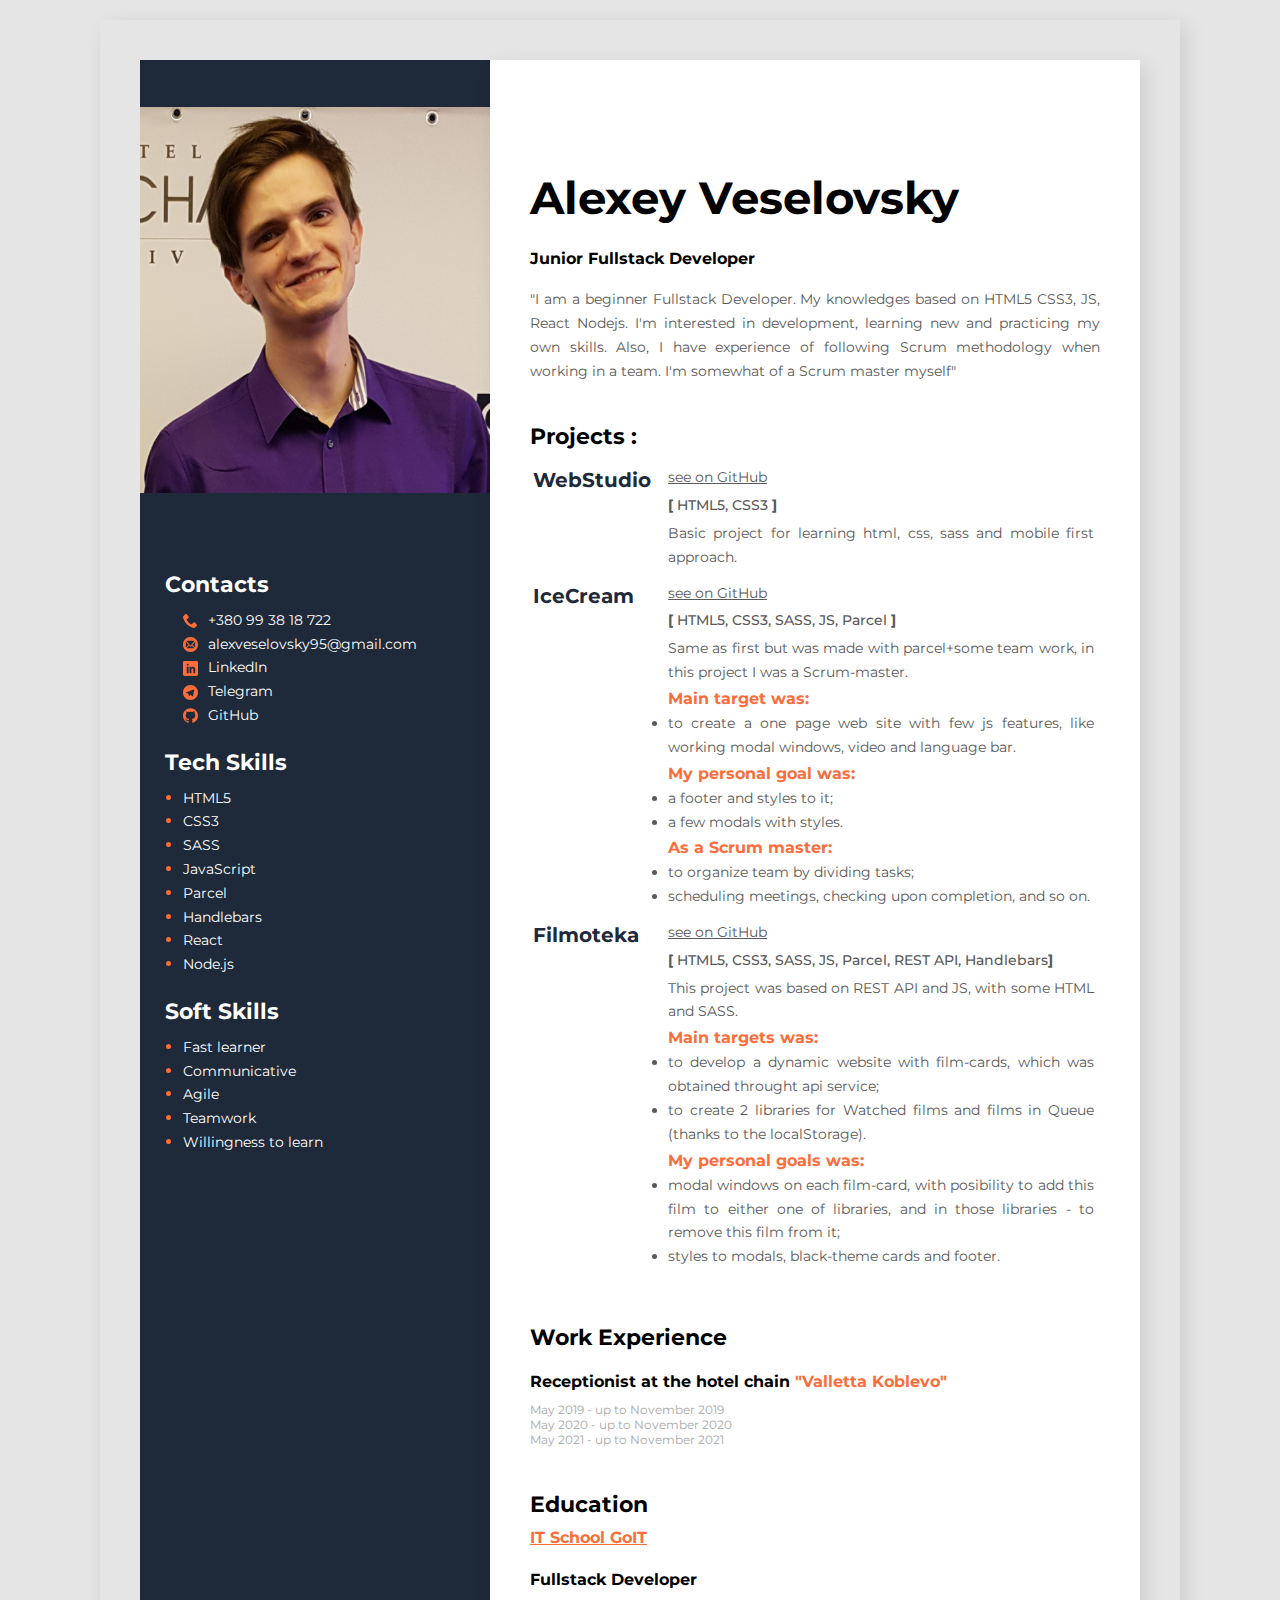
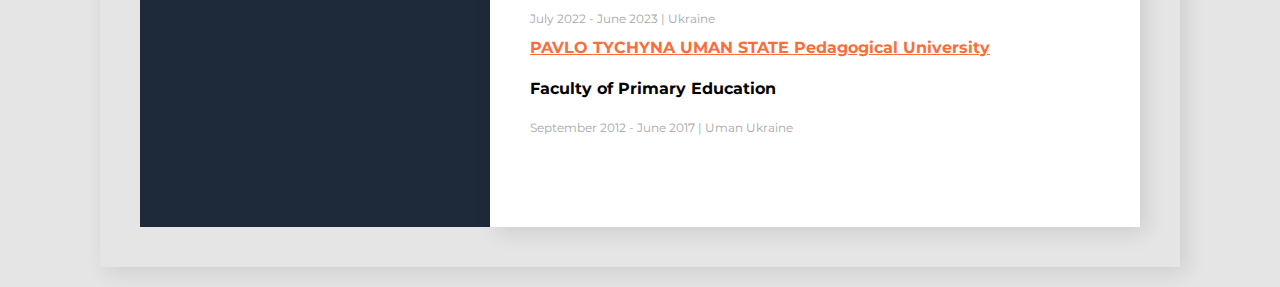
==== commit 6a7dad89: "Update index.html" ====
--- a/index.html
+++ b/index.html
@@ -106,7 +106,7 @@
                     <tr>
                       <td class="project-table__about">
                         Same as first but was made with parcel+some team work,
-                        in this project i was a Scrum-master.
+                        in this project I was a Scrum-master.
                         <ul>
                           <li class="project-table__list-tittle">
                             Main target was:
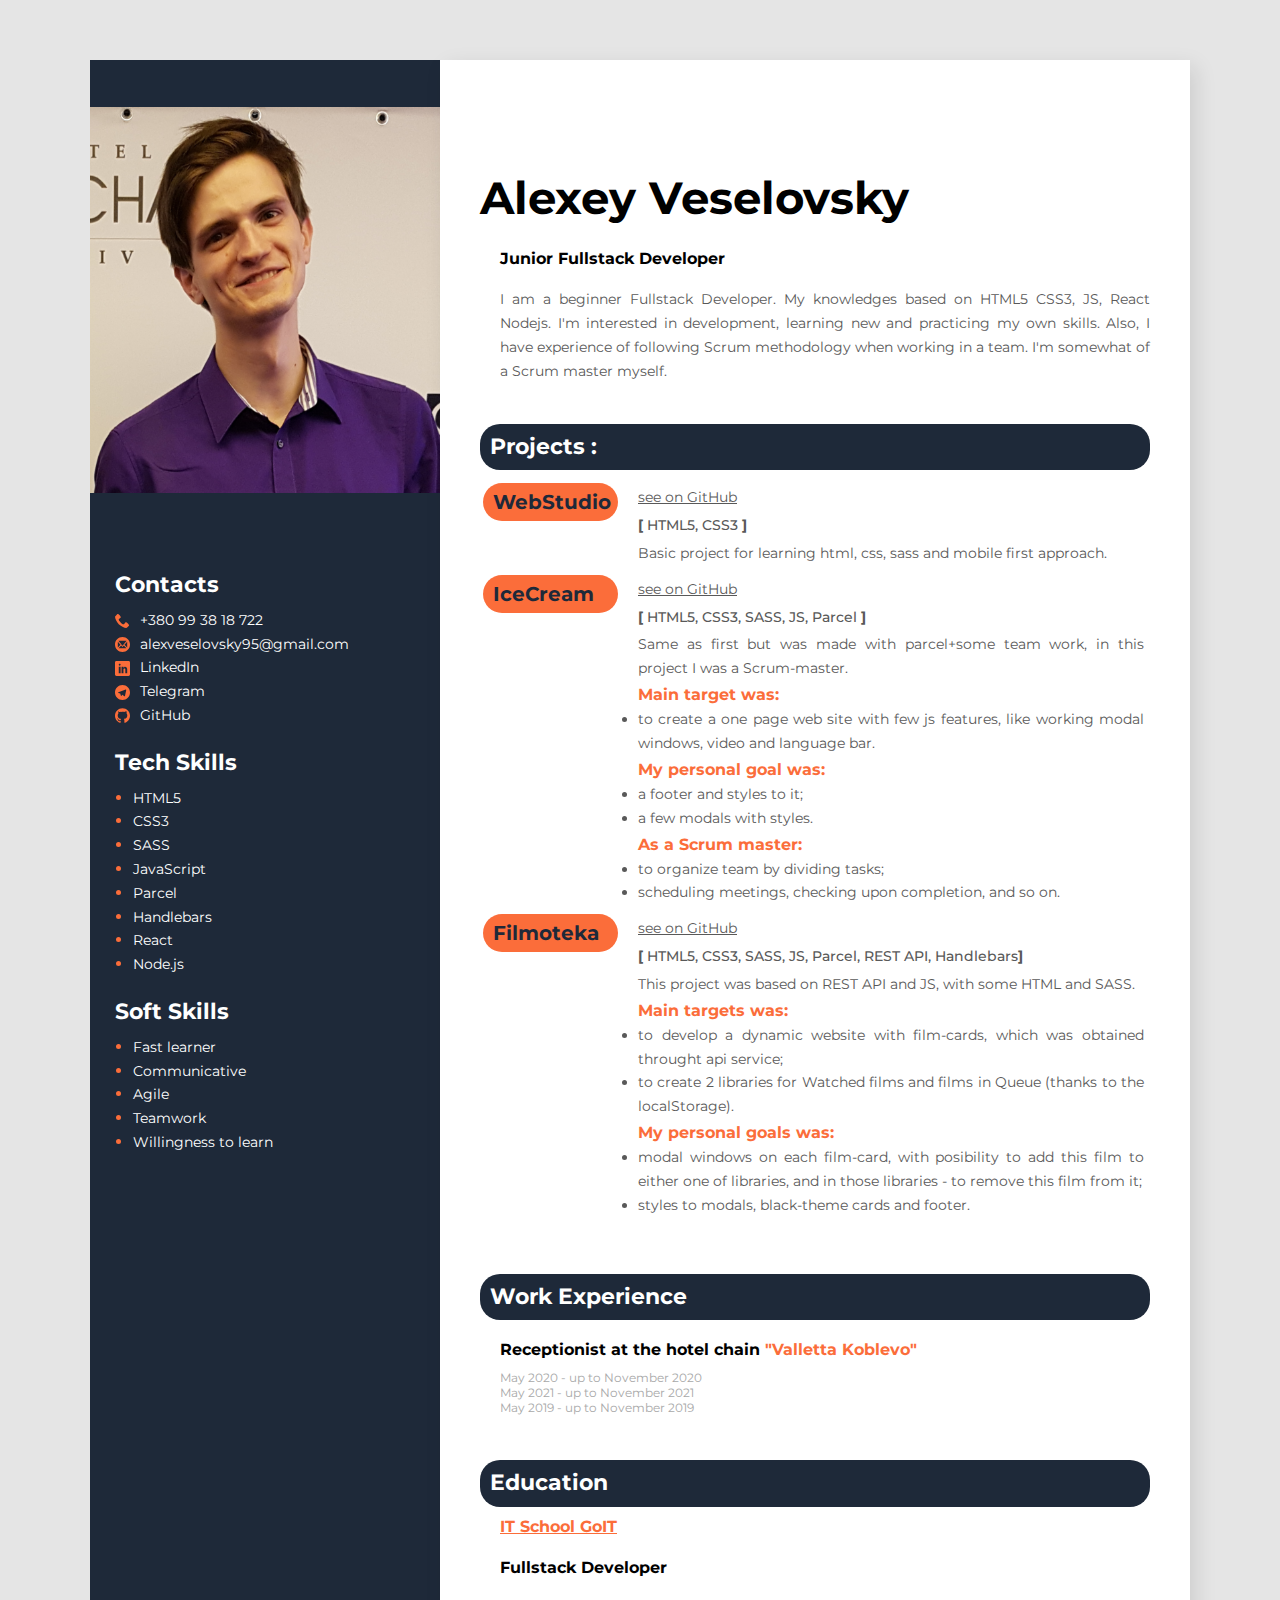
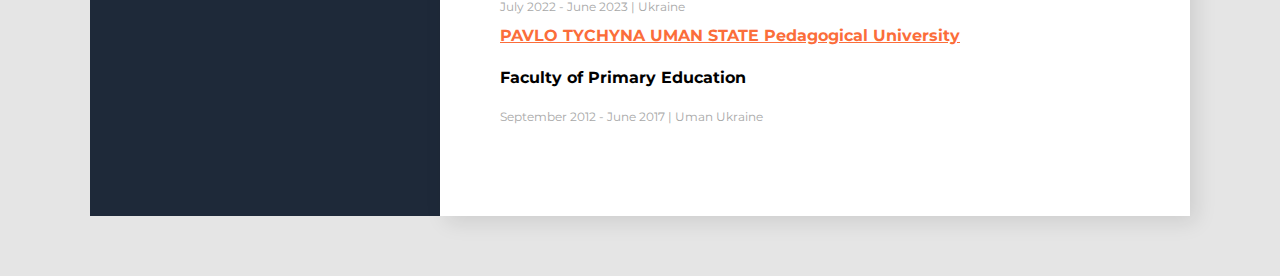
==== commit 4a459577: "few style updates" ====
--- a/index.html
+++ b/index.html
@@ -28,11 +28,11 @@
           <h1 class="user-data__name">Alexey Veselovsky</h1>
           <h2 class="user-data__position">Junior Fullstack Developer</h2>
           <p class="user-data__description">
-            "I am a beginner Fullstack Developer. My knowledges based on HTML5
+            I am a beginner Fullstack Developer. My knowledges based on HTML5
             CSS3, JS, React Nodejs. I'm interested in development, learning new
             and practicing my own skills. Also, I have experience of following
             Scrum methodology when working in a team. I'm somewhat of a Scrum
-            master myself"
+            master myself.
           </p>
         </div>
         <!--Projects-->
@@ -213,13 +213,13 @@
           <h3 class="work-tittle">Work Experience</h3>
           <!--Company1-->
           <div class="company-wrapper">
-            <h4 class="company__position">
+            <ul class="company__position">
               Receptionist at the hotel chain
               <span class="company-name">"Valletta Koblevo"</span>
-            </h4>
-            <p class="company__dates">May 2019 - up to November 2019</p>
-            <p class="company__dates">May 2020 - up to November 2020</p>
-            <p class="company__dates">May 2021 - up to November 2021</p>
+            </ul>
+            <li class="company__dates">May 2020 - up to November 2020</li>
+            <li class="company__dates">May 2021 - up to November 2021</li>
+            <li class="company__dates">May 2019 - up to November 2019</li>
           </div>
         </div>
         <!--Education-->
--- a/src/sass/main.css
+++ b/src/sass/main.css
@@ -28,10 +28,9 @@
 .main-block {
   display: flex;
   flex-direction: row-reverse;
-  width: -moz-fit-content;
-  width: fit-content;
-  height: auto;
-  box-shadow: 6px 6px 20px rgba(0, 0, 0, 0.1);
+  justify-content: center;
+  width: 1240px;
+  min-height: 1754px;
   margin: 20px auto;
 }
 .main-block__content {
@@ -39,7 +38,7 @@
   box-shadow: 6px 6px 20px rgba(0, 0, 0, 0.1);
   padding: 80px 40px;
   margin: 40px 40px 40px 0px;
-  max-width: 650px;
+  width: 750px;
 }
 
 /* Main Content Styles */
@@ -55,12 +54,14 @@
   margin-bottom: 25px;
 }
 .user-data__position {
+  padding-left: 20px;
   font-weight: 700;
   font-size: 16px;
   line-height: 1.06;
   margin-bottom: 20px;
 }
 .user-data__description {
+  padding-left: 20px;
   text-align: justify;
   font-size: 14px;
   line-height: 1.7;
@@ -70,6 +71,10 @@
 
 /* Education */
 .education-tittle {
+  background-color: var(--sidebar-background-color);
+  color: var(--main-block-back-white);
+  border-radius: 20px;
+  padding: 10px 0 10px 10px;
   font-weight: 700;
   font-size: 22px;
   line-height: 1.2;
@@ -97,11 +102,19 @@
   line-height: 1.25;
 }
 
+.education-wrapper {
+  padding-left: 20px;
+}
+
 /* Project Styles */
 .project {
   margin-bottom: 50px;
 }
 .project-tittle {
+  background-color: var(--sidebar-background-color);
+  color: var(--main-block-back-white);
+  border-radius: 20px;
+  padding: 10px 0 10px 10px;
   font-weight: 700;
   font-size: 22px;
   line-height: 1.22;
@@ -115,8 +128,12 @@
   color: var(--grey-text-color);
 }
 .project-table__link {
+  background-color: var(--orange-text-color);
+  border-radius: 20px;
+  padding: 2px 10px;
   display: block;
   color: var(--sidebar-background-color);
+  width: 135px;
   font-size: 20px;
   font-weight: 700;
   text-decoration: none;
@@ -125,7 +142,7 @@
   transform-origin: top;
 }
 .project-table__link:hover {
-  color: var(--orange-text-color);
+  color: var(--main-block-back-white);
   transition: color 0.4s, transform 0.5s, transform-origin 0.5s;
   transform: scale(1.1);
   transform-origin: top;
@@ -144,7 +161,7 @@
   transform-origin: left top;
 }
 .project-table__name {
-  width: 130px;
+  width: 150px;
   vertical-align: top;
 }
 .project-table__list-tittle {
@@ -163,12 +180,17 @@
 
 /* Work Exp Styles */
 .work-tittle {
+  background-color: var(--sidebar-background-color);
+  color: var(--main-block-back-white);
+  border-radius: 20px;
+  padding: 10px 0 10px 10px;
   font-size: 22px;
   line-height: 1.22;
   margin-bottom: 10px;
 }
 
 .company__position {
+  font-weight: 700;
   font-size: 16px;
   line-height: 1.25;
   margin-bottom: 10px;
@@ -182,6 +204,7 @@
 }
 
 .company__dates {
+  list-style-type: none;
   font-size: 12px;
   line-height: 1.25;
   color: var(--light-grey-text-color);
@@ -191,6 +214,10 @@
 .slash {
   font-size: 12px;
   line-height: 1.25;
+}
+
+.company-wrapper {
+  padding-left: 20px;
 }
 
 /* Sidebar Styles */
@@ -220,8 +247,7 @@
   flex-direction: column;
   align-items: center;
   background-color: var(--sidebar-background-color);
-  width: auto;
-  height: auto;
+  width: 350px;
   color: var(--main-block-back-white);
   padding-top: 40px;
   margin: 40px 0px 40px 40px;
@@ -246,7 +272,6 @@
   width: 300px;
 }
 
-.sidebar__list,
 .tech-skills__list,
 .soft-skills__list {
   padding: 0;
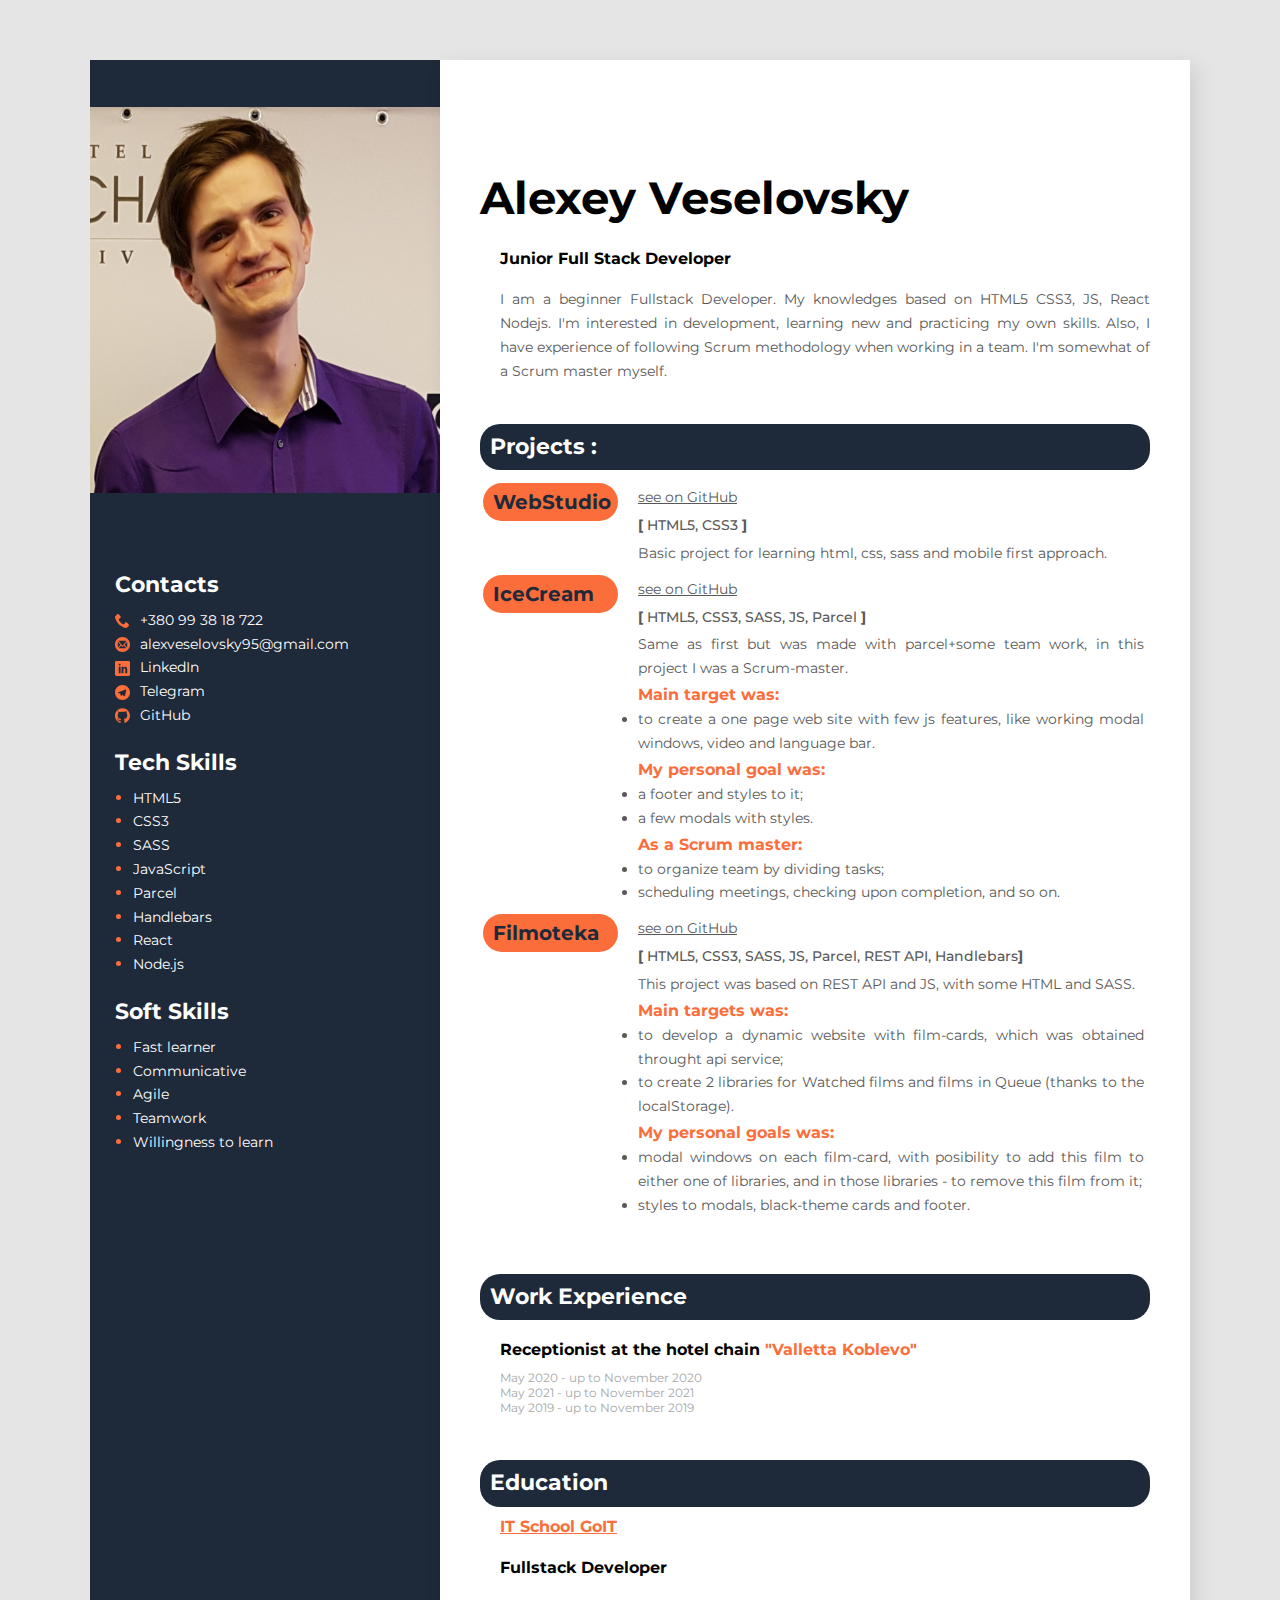
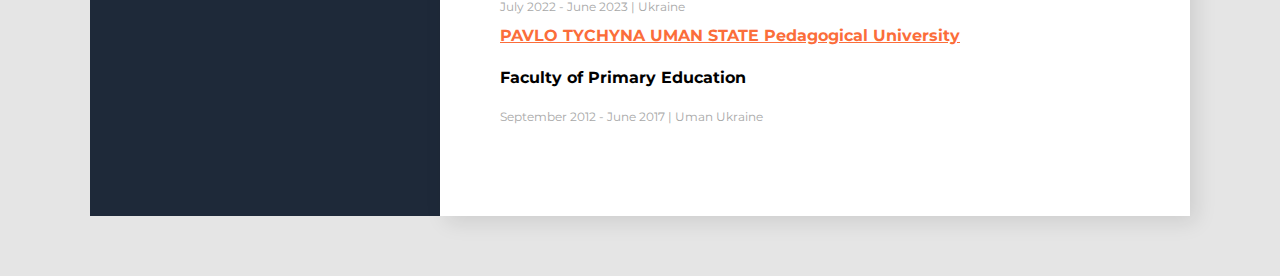
==== commit 117a5101: "Update index.html" ====
--- a/index.html
+++ b/index.html
@@ -26,7 +26,7 @@
         <!---About user-->
         <div class="user-data">
           <h1 class="user-data__name">Alexey Veselovsky</h1>
-          <h2 class="user-data__position">Junior Fullstack Developer</h2>
+          <h2 class="user-data__position">Junior Full Stack Developer</h2>
           <p class="user-data__description">
             I am a beginner Fullstack Developer. My knowledges based on HTML5
             CSS3, JS, React Nodejs. I'm interested in development, learning new
